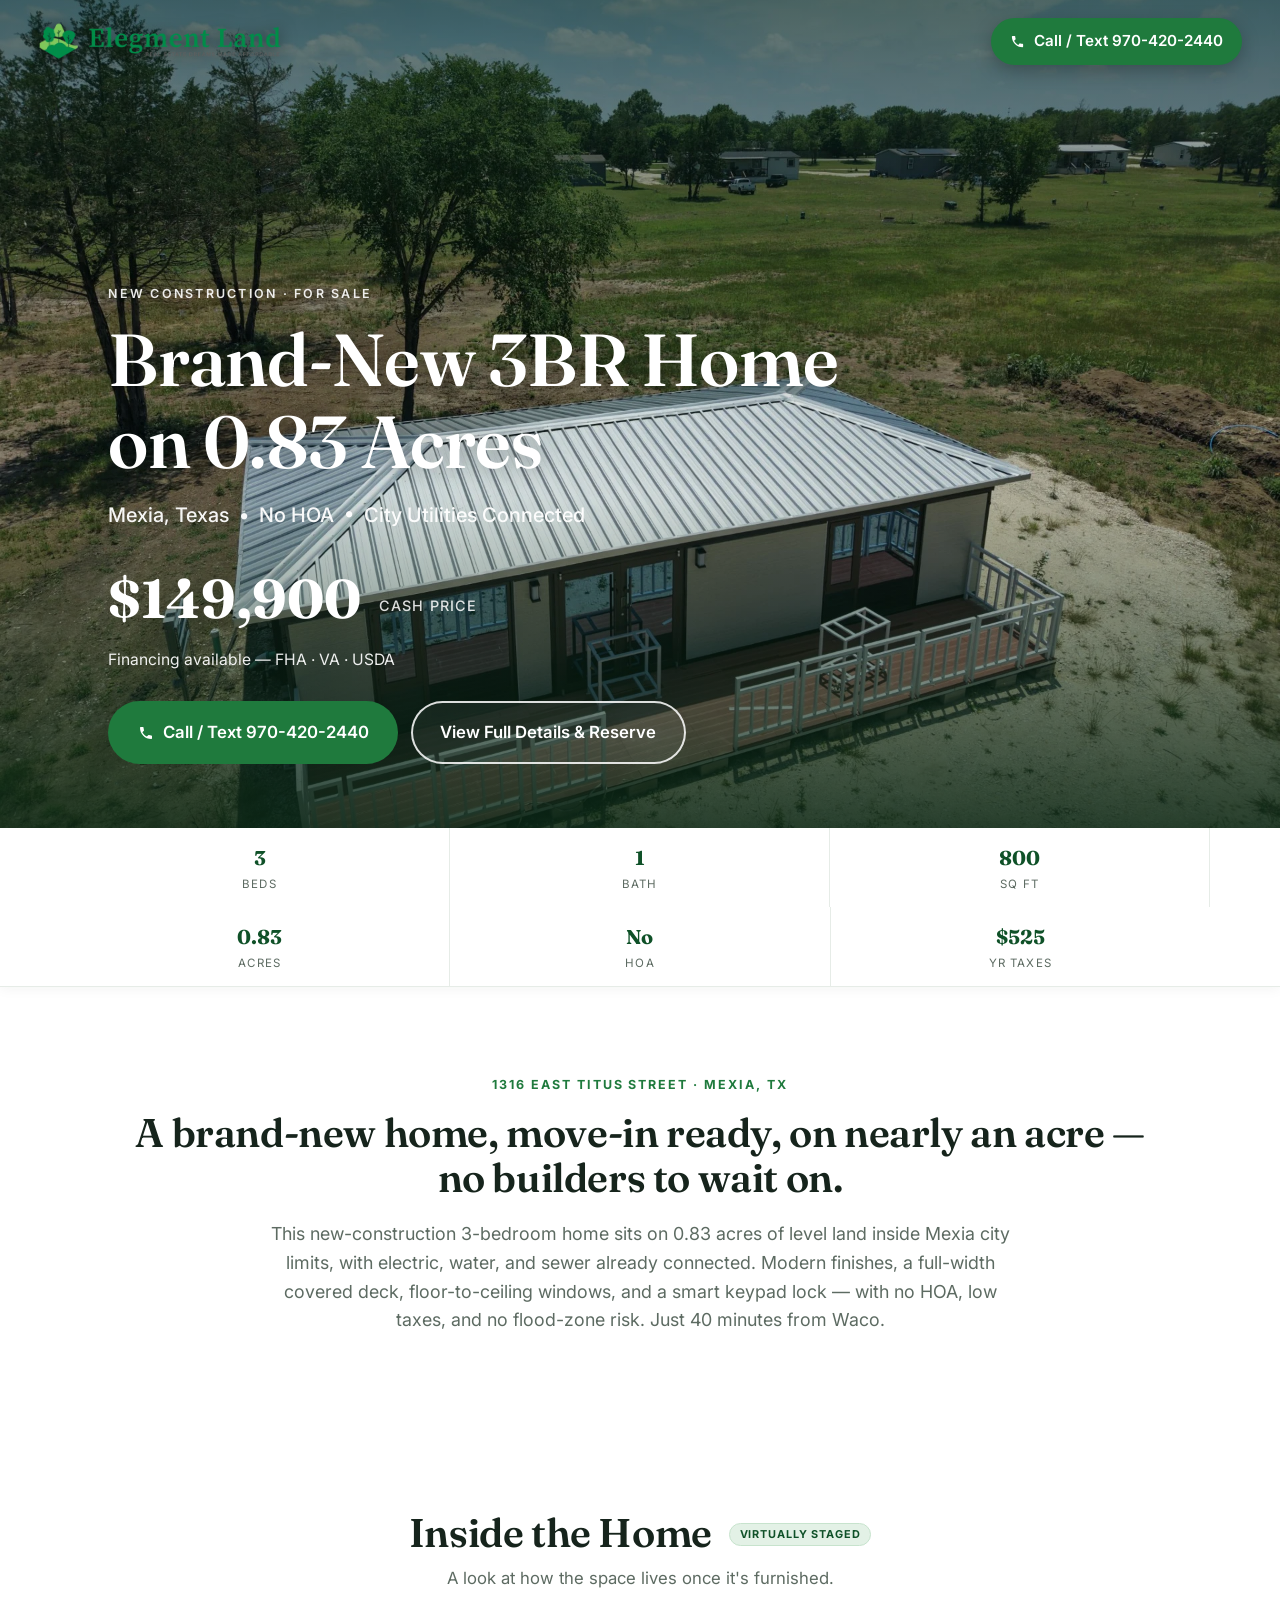
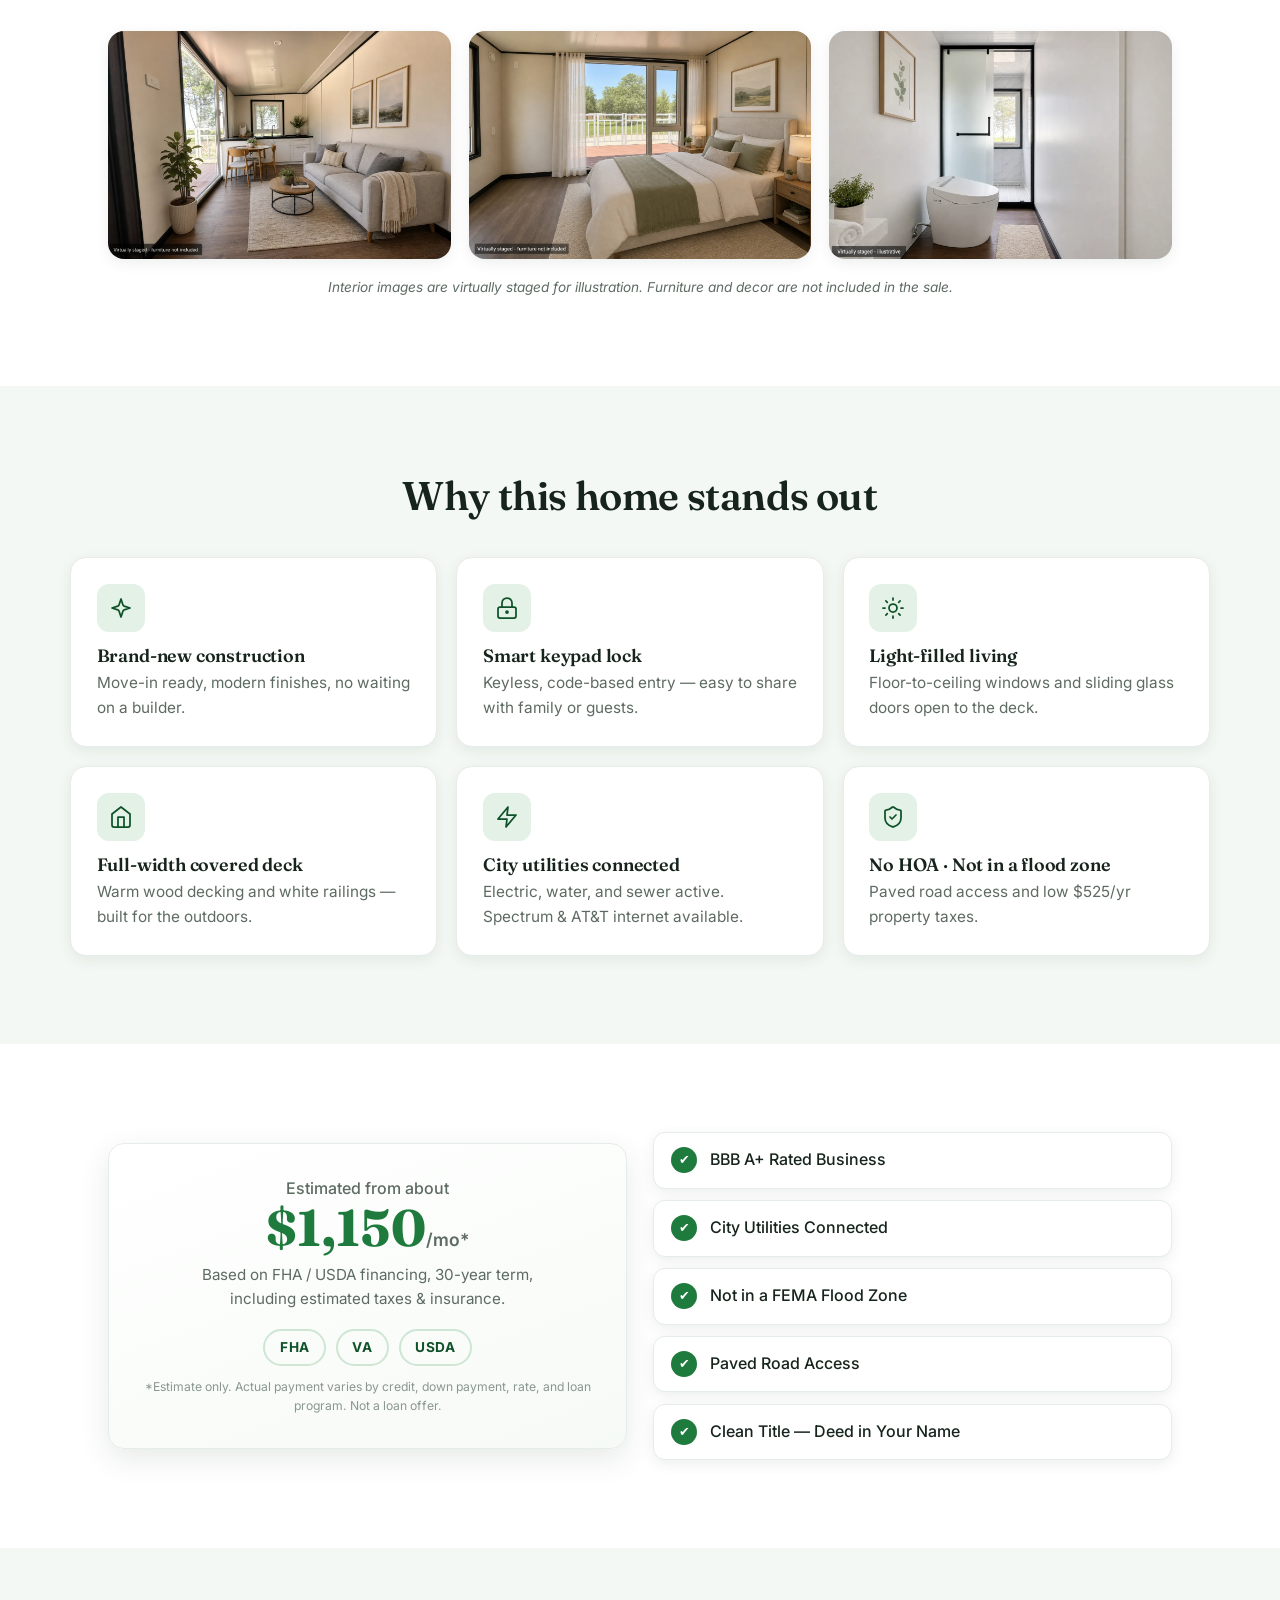
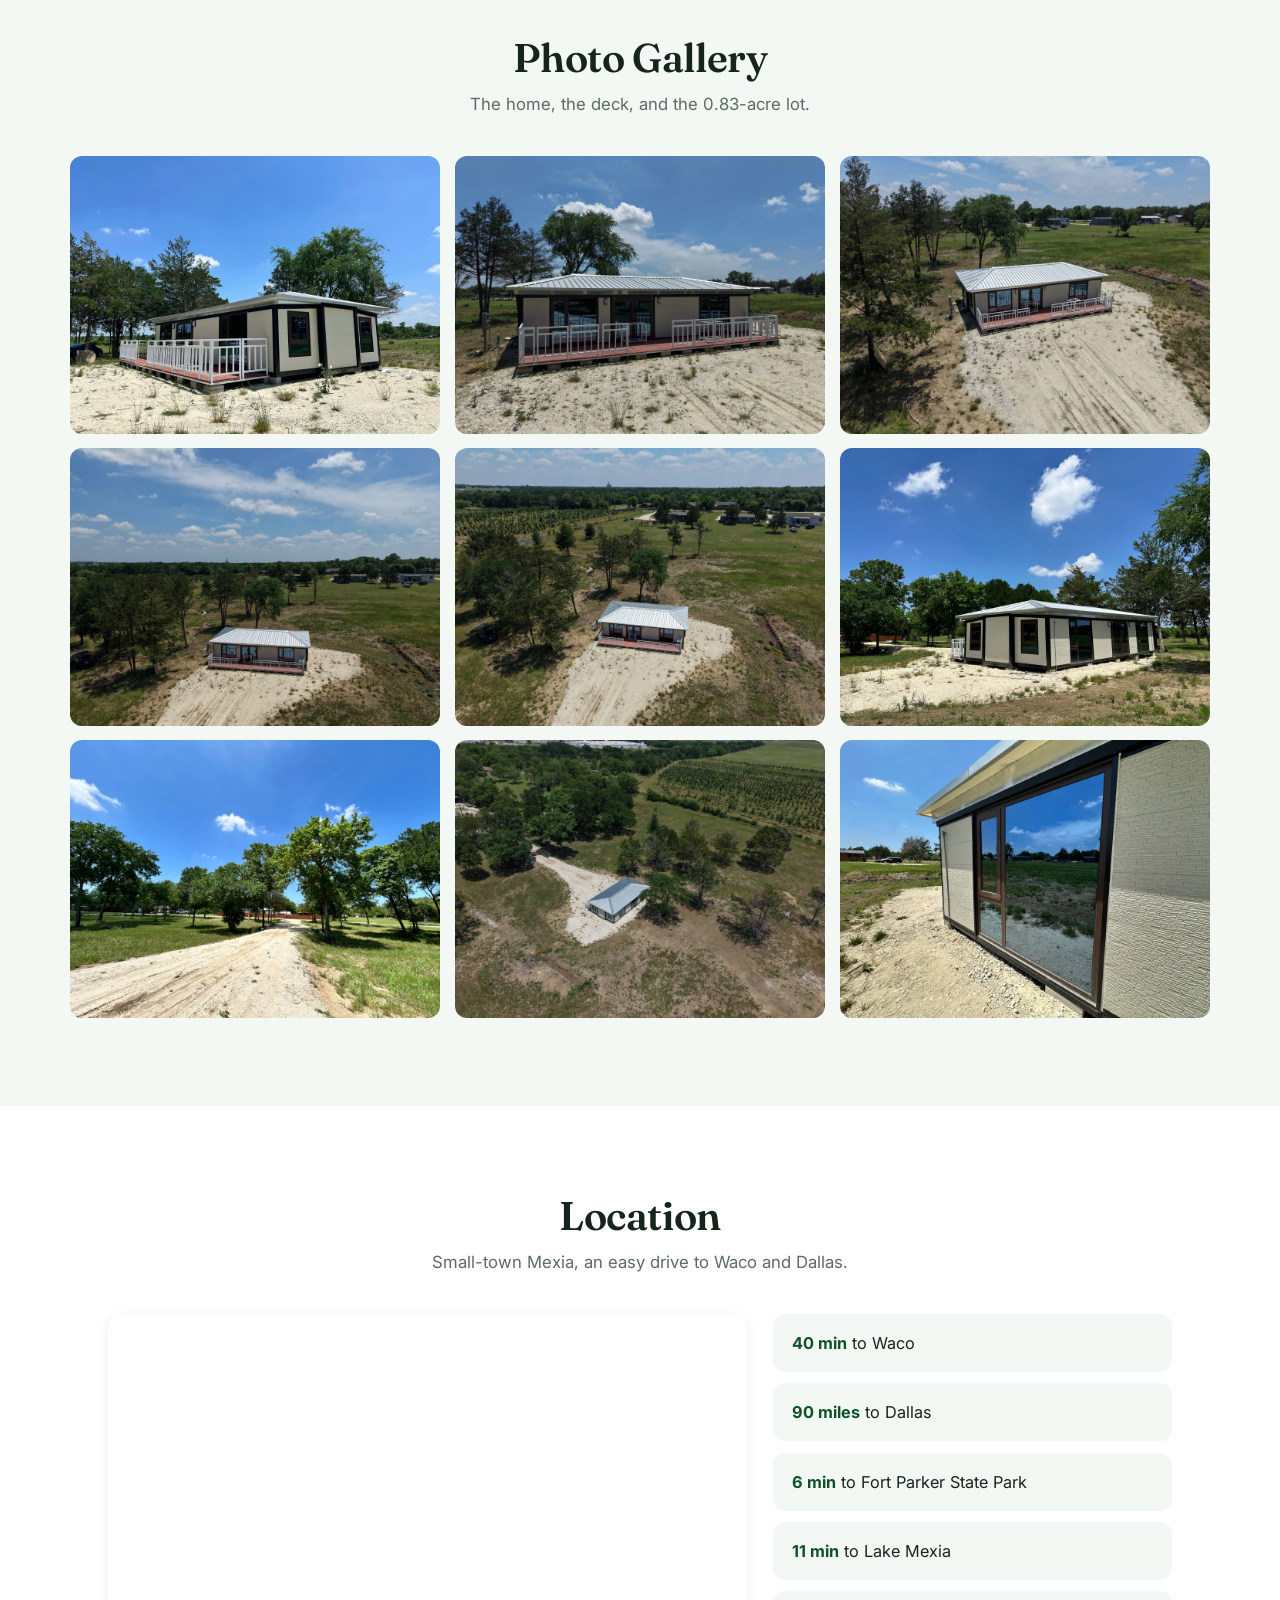
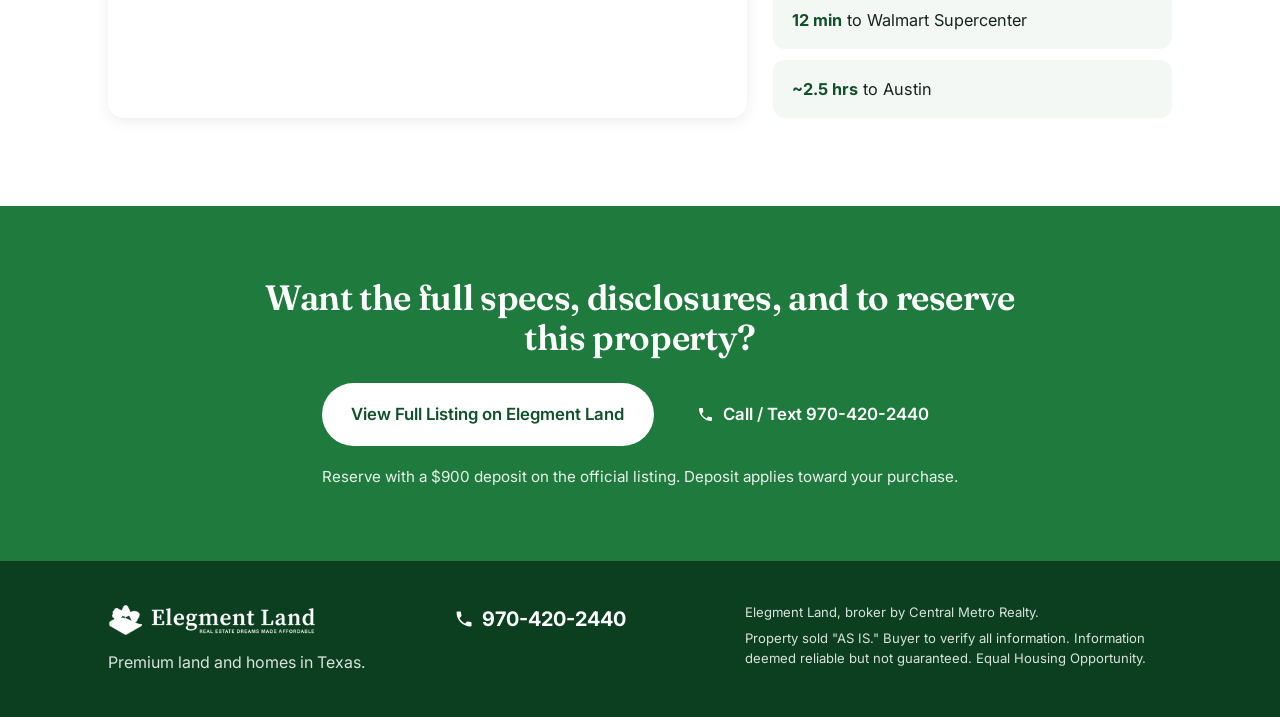
==== index.html @ c7fbb4b5 "Show staged images at native 3:2 so disclaimer labels are not clipped" ====
<!DOCTYPE html>
<html lang="en-US">
<head>
<meta charset="UTF-8" />
<meta name="viewport" content="width=device-width, initial-scale=1" />
<title>New 3BR Home on 0.83 Acres - Mexia, TX | $149,900</title>
<meta name="description" content="Brand-new 3-bedroom home on 0.83 acres in Mexia, Texas. City utilities connected, no HOA, low taxes, covered deck. $149,900 - FHA/VA/USDA financing available." />
<link rel="preconnect" href="https://fonts.googleapis.com" />
<link rel="preconnect" href="https://fonts.gstatic.com" crossorigin />
<link href="https://fonts.googleapis.com/css2?family=Fraunces:opsz,wght@9..144,500;9..144,600;9..144,700&family=Inter:wght@400;500;600;700&display=swap" rel="stylesheet" />
<link rel="stylesheet" href="styles.css?v=6" />

<meta property="og:type" content="website" />
<meta property="og:title" content="New 3BR Home on 0.83 Acres - Mexia, TX | $149,900" />
<meta property="og:description" content="Brand-new 3-bedroom home on 0.83 acres in Mexia, Texas. No HOA, city utilities, covered deck. FHA/VA/USDA financing available." />
<meta property="og:image" content="assets/creatives/og-1200x630.png" />
<meta property="og:image:width" content="1200" />
<meta property="og:image:height" content="630" />
<meta name="twitter:card" content="summary_large_image" />
<meta name="twitter:image" content="assets/creatives/og-1200x630.png" />

<script type="application/ld+json">
{
  "@context": "https://schema.org",
  "@type": "SingleFamilyResidence",
  "name": "New 3BR Home on 0.83 Acres - Mexia, TX",
  "description": "Brand-new 3-bedroom, 1-bathroom home on 0.83 acres in Mexia, Texas. City utilities connected, no HOA, covered deck, smart keypad lock.",
  "numberOfRooms": 3,
  "numberOfBathroomsTotal": 1,
  "floorSize": { "@type": "QuantitativeValue", "value": 800, "unitCode": "FTK" },
  "address": {
    "@type": "PostalAddress",
    "streetAddress": "1316 East Titus Street",
    "addressLocality": "Mexia",
    "addressRegion": "TX",
    "postalCode": "76667",
    "addressCountry": "US"
  },
  "geo": { "@type": "GeoCoordinates", "latitude": 31.67945, "longitude": -96.4611 },
  "offers": { "@type": "Offer", "price": "149900", "priceCurrency": "USD", "availability": "https://schema.org/InStock" }
}
</script>
</head>
<body>

<!-- ============ HERO ============ -->
<header class="hero" id="top">
  <img class="hero__bg" src="assets/photos/01-Exterior-Front-Hero.webp" alt="Aerial view of the new 3-bedroom home with covered deck on 0.83 acres in Mexia, Texas" />
  <div class="hero__scrim"></div>

  <div class="hero__brandbar">
    <a class="hero__logo" href="#top" aria-label="Elegment Land">
      <img src="assets/img/logo.webp" alt="Elegment Land" />
    </a>
    <a class="btn btn--call hero__phone" href="tel:9704202440">
      <span class="ico-phone" aria-hidden="true"></span> Call / Text 970-420-2440
    </a>
  </div>

  <div class="hero__content">
    <p class="hero__eyebrow">New Construction &middot; For Sale</p>
    <h1 class="hero__title">Brand-New 3BR Home<br />on 0.83 Acres</h1>
    <p class="hero__sub">Mexia, Texas &nbsp;&bull;&nbsp; No HOA &nbsp;&bull;&nbsp; City Utilities Connected</p>
    <div class="hero__price">$149,900 <span>Cash Price</span></div>
    <p class="hero__fin">Financing available &mdash; FHA &middot; VA &middot; USDA</p>
    <div class="hero__cta">
      <a class="btn btn--call btn--lg" href="tel:9704202440"><span class="ico-phone" aria-hidden="true"></span> Call / Text 970-420-2440</a>
      <a class="btn btn--ghost btn--lg" href="https://land.elegment.com/property-for-sale/llp_tx_elmcreek15/" target="_blank" rel="noopener">View Full Details &amp; Reserve</a>
    </div>
  </div>
</header>

<!-- ============ KEY FACTS ============ -->
<section class="facts" aria-label="Key facts">
  <div class="facts__wrap">
    <div class="fact"><span class="fact__num">3</span><span class="fact__lbl">Beds</span></div>
    <div class="fact"><span class="fact__num">1</span><span class="fact__lbl">Bath</span></div>
    <div class="fact"><span class="fact__num">800</span><span class="fact__lbl">Sq Ft</span></div>
    <div class="fact"><span class="fact__num">0.83</span><span class="fact__lbl">Acres</span></div>
    <div class="fact"><span class="fact__num">No</span><span class="fact__lbl">HOA</span></div>
    <div class="fact"><span class="fact__num">$525</span><span class="fact__lbl">Yr Taxes</span></div>
  </div>
</section>

<!-- ============ INTRO ============ -->
<section class="section intro">
  <p class="kicker">1316 East Titus Street &middot; Mexia, TX</p>
  <h2 class="intro__h">A brand-new home, move-in ready, on nearly an acre &mdash; no builders to wait on.</h2>
  <p class="intro__p">This new-construction 3-bedroom home sits on 0.83 acres of level land inside Mexia city limits, with electric, water, and sewer already connected. Modern finishes, a full-width covered deck, floor-to-ceiling windows, and a smart keypad lock &mdash; with no HOA, low taxes, and no flood-zone risk. Just 40 minutes from Waco.</p>
</section>

<!-- ============ INSIDE THE HOME ============ -->
<section class="section staged">
  <div class="section__head">
    <h2>Inside the Home <span class="tag-staged">Virtually Staged</span></h2>
    <p class="section__sub">A look at how the space lives once it's furnished.</p>
  </div>
  <div class="staged__grid">
    <figure class="staged__item"><img loading="lazy" src="assets/photos/staged-living.webp" alt="Virtually staged open-concept living room and kitchen" /></figure>
    <figure class="staged__item"><img loading="lazy" src="assets/photos/staged-bedroom.webp" alt="Virtually staged bedroom with floor-to-ceiling glass to the deck" /></figure>
    <figure class="staged__item"><img loading="lazy" src="assets/photos/staged-bathroom.webp" alt="Bathroom with glass walk-in shower" /></figure>
  </div>
  <p class="staged__disclaimer">Interior images are virtually staged for illustration. Furniture and decor are not included in the sale.</p>
</section>

<!-- ============ FEATURES ============ -->
<section class="section features soft">
  <div class="section__head">
    <h2>Why this home stands out</h2>
  </div>
  <ul class="features__grid">
    <li>
      <span class="feat__ico"><svg viewBox="0 0 24 24" aria-hidden="true"><path d="m12 3-1.9 5.8a2 2 0 0 1-1.3 1.3L3 12l5.8 1.9a2 2 0 0 1 1.3 1.3L12 21l1.9-5.8a2 2 0 0 1 1.3-1.3L21 12l-5.8-1.9a2 2 0 0 1-1.3-1.3z"/></svg></span>
      <h3>Brand-new construction</h3><p>Move-in ready, modern finishes, no waiting on a builder.</p>
    </li>
    <li>
      <span class="feat__ico"><svg viewBox="0 0 24 24" aria-hidden="true"><rect x="3" y="11" width="18" height="11" rx="2"/><path d="M7 11V7a5 5 0 0 1 10 0v4"/><circle cx="12" cy="16" r="1"/></svg></span>
      <h3>Smart keypad lock</h3><p>Keyless, code-based entry &mdash; easy to share with family or guests.</p>
    </li>
    <li>
      <span class="feat__ico"><svg viewBox="0 0 24 24" aria-hidden="true"><circle cx="12" cy="12" r="4"/><path d="M12 2v2M12 20v2M4.9 4.9l1.4 1.4M17.7 17.7l1.4 1.4M2 12h2M20 12h2M4.9 19.1l1.4-1.4M17.7 6.3l1.4-1.4"/></svg></span>
      <h3>Light-filled living</h3><p>Floor-to-ceiling windows and sliding glass doors open to the deck.</p>
    </li>
    <li>
      <span class="feat__ico"><svg viewBox="0 0 24 24" aria-hidden="true"><path d="m3 9 9-7 9 7v11a2 2 0 0 1-2 2H5a2 2 0 0 1-2-2z"/><path d="M9 22V12h6v10"/></svg></span>
      <h3>Full-width covered deck</h3><p>Warm wood decking and white railings &mdash; built for the outdoors.</p>
    </li>
    <li>
      <span class="feat__ico"><svg viewBox="0 0 24 24" aria-hidden="true"><polygon points="13 2 3 14 12 14 11 22 21 10 12 10 13 2"/></svg></span>
      <h3>City utilities connected</h3><p>Electric, water, and sewer active. Spectrum &amp; AT&amp;T internet available.</p>
    </li>
    <li>
      <span class="feat__ico"><svg viewBox="0 0 24 24" aria-hidden="true"><path d="M20 13c0 5-3.5 7.5-7.66 8.95a1 1 0 0 1-.67-.01C7.5 20.5 4 18 4 13V6a1 1 0 0 1 1-1c2 0 4.5-1.2 6.24-2.72a1.17 1.17 0 0 1 1.52 0C14.51 3.81 17 5 19 5a1 1 0 0 1 1 1z"/><path d="m9 12 2 2 4-4"/></svg></span>
      <h3>No HOA &middot; Not in a flood zone</h3><p>Paved road access and low $525/yr property taxes.</p>
    </li>
  </ul>
</section>

<!-- ============ FINANCING + TRUST ============ -->
<section class="section finance">
  <div class="finance__wrap">
    <div class="finance__card">
      <p class="finance__label">Estimated from about</p>
      <p class="finance__amt">$1,150<span>/mo*</span></p>
      <p class="finance__terms">Based on FHA / USDA financing, 30-year term, including estimated taxes &amp; insurance.</p>
      <div class="finance__badges"><span>FHA</span><span>VA</span><span>USDA</span></div>
      <p class="finance__fine">*Estimate only. Actual payment varies by credit, down payment, rate, and loan program. Not a loan offer.</p>
    </div>
    <ul class="trust">
      <li><span class="trust__ico">&#10004;</span> BBB A+ Rated Business</li>
      <li><span class="trust__ico">&#10004;</span> City Utilities Connected</li>
      <li><span class="trust__ico">&#10004;</span> Not in a FEMA Flood Zone</li>
      <li><span class="trust__ico">&#10004;</span> Paved Road Access</li>
      <li><span class="trust__ico">&#10004;</span> Clean Title &mdash; Deed in Your Name</li>
    </ul>
  </div>
</section>

<!-- ============ GALLERY ============ -->
<section class="section gallery soft">
  <div class="section__head">
    <h2>Photo Gallery</h2>
    <p class="section__sub">The home, the deck, and the 0.83-acre lot.</p>
  </div>
  <div class="gallery__grid" id="gallery">
    <button class="gallery__cell" data-src="assets/photos/05-Exterior-Front-Angle.webp"><img loading="lazy" src="assets/photos/05-Exterior-Front-Angle.webp" alt="Front angle of the home" /></button>
    <button class="gallery__cell" data-src="assets/photos/02-Exterior-Front-Deck.webp"><img loading="lazy" src="assets/photos/02-Exterior-Front-Deck.webp" alt="Covered front deck" /></button>
    <button class="gallery__cell" data-src="assets/photos/06-Exterior-Front-Aerial.webp"><img loading="lazy" src="assets/photos/06-Exterior-Front-Aerial.webp" alt="Aerial of the home" /></button>
    <button class="gallery__cell" data-src="assets/photos/21-Aerial-Home-and-Driveway.webp"><img loading="lazy" src="assets/photos/21-Aerial-Home-and-Driveway.webp" alt="Aerial of home and driveway" /></button>
    <button class="gallery__cell" data-src="assets/photos/24-Aerial-Rear-and-Acreage.webp"><img loading="lazy" src="assets/photos/24-Aerial-Rear-and-Acreage.webp" alt="Aerial of rear and acreage" /></button>
    <button class="gallery__cell" data-src="assets/photos/23-Home-Set-Among-Mature-Trees.webp"><img loading="lazy" src="assets/photos/23-Home-Set-Among-Mature-Trees.webp" alt="Home set among mature trees" /></button>
    <button class="gallery__cell" data-src="assets/photos/35-Paved-Road-Access.webp"><img loading="lazy" src="assets/photos/35-Paved-Road-Access.webp" alt="Paved road access" /></button>
    <button class="gallery__cell" data-src="assets/photos/27-Aerial-Property-and-Fields.webp"><img loading="lazy" src="assets/photos/27-Aerial-Property-and-Fields.webp" alt="Aerial of property and fields" /></button>
    <button class="gallery__cell" data-src="assets/photos/11-Exterior-Window-with-View.webp"><img loading="lazy" src="assets/photos/11-Exterior-Window-with-View.webp" alt="Window with view" /></button>
  </div>
</section>

<!-- ============ LOCATION ============ -->
<section class="section location">
  <div class="section__head">
    <h2>Location</h2>
    <p class="section__sub">Small-town Mexia, an easy drive to Waco and Dallas.</p>
  </div>
  <div class="location__wrap">
    <div class="location__map">
      <iframe
        title="Map of 1316 East Titus Street, Mexia, TX"
        src="https://www.google.com/maps?q=31.67945,-96.4611&z=14&output=embed"
        loading="lazy" referrerpolicy="no-referrer-when-downgrade"></iframe>
    </div>
    <ul class="location__list">
      <li><strong>40 min</strong> to Waco</li>
      <li><strong>90 miles</strong> to Dallas</li>
      <li><strong>6 min</strong> to Fort Parker State Park</li>
      <li><strong>11 min</strong> to Lake Mexia</li>
      <li><strong>12 min</strong> to Walmart Supercenter</li>
      <li><strong>~2.5 hrs</strong> to Austin</li>
    </ul>
  </div>
</section>

<!-- ============ CTA BAND ============ -->
<section class="cta-band">
  <h2>Want the full specs, disclosures, and to reserve this property?</h2>
  <div class="cta-band__btns">
    <a class="btn btn--white btn--lg" href="https://land.elegment.com/property-for-sale/llp_tx_elmcreek15/" target="_blank" rel="noopener">View Full Listing on Elegment Land</a>
    <a class="btn btn--call btn--lg" href="tel:9704202440"><span class="ico-phone" aria-hidden="true"></span> Call / Text 970-420-2440</a>
  </div>
  <p class="cta-band__note">Reserve with a $900 deposit on the official listing. Deposit applies toward your purchase.</p>
</section>

<!-- ============ FOOTER ============ -->
<footer class="footer">
  <div class="footer__wrap">
    <div class="footer__brand">
      <img src="assets/img/logo.webp" alt="Elegment Land" class="footer__logo" />
      <p>Premium land and homes in Texas.</p>
    </div>
    <div class="footer__contact">
      <a href="tel:9704202440"><span class="ico-phone" aria-hidden="true"></span> 970-420-2440</a>
    </div>
    <div class="footer__legal">
      <p>Elegment Land, broker by Central Metro Realty.</p>
      <p>Property sold "AS IS." Buyer to verify all information. Information deemed reliable but not guaranteed. Equal Housing Opportunity.</p>
    </div>
  </div>
</footer>

<!-- ============ STICKY MOBILE CALL BAR ============ -->
<a class="sticky-call" href="tel:9704202440"><span class="ico-phone" aria-hidden="true"></span> Call / Text 970-420-2440</a>

<!-- ============ LIGHTBOX ============ -->
<div class="lightbox" id="lightbox" hidden>
  <button class="lightbox__close" id="lbClose" aria-label="Close">&times;</button>
  <button class="lightbox__nav lightbox__prev" id="lbPrev" aria-label="Previous">&#8249;</button>
  <img id="lbImg" src="" alt="" />
  <button class="lightbox__nav lightbox__next" id="lbNext" aria-label="Next">&#8250;</button>
</div>

<script src="script.js?v=4"></script>
</body>
</html>
---- styles.css ----
:root{
  --green:#1f7a3d;
  --green-dk:#0f5128;
  --green-deep:#0b3f20;
  --ink:#16241c;
  --muted:#5d6b62;
  --line:#e6ece7;
  --soft:#f4f8f4;
  --white:#fff;
  --radius:16px;
  --shadow:0 10px 30px rgba(16,49,28,.10);
  --shadow-sm:0 4px 14px rgba(16,49,28,.08);
  --maxw:1140px;
}
*{box-sizing:border-box;margin:0;padding:0}
html{scroll-behavior:smooth}
body{
  font-family:"Inter",system-ui,-apple-system,Segoe UI,Roboto,sans-serif;
  color:var(--ink);background:var(--white);line-height:1.6;
  -webkit-font-smoothing:antialiased;
}
img{display:block;max-width:100%}
h1,h2,h3{font-family:"Fraunces",Georgia,serif;line-height:1.12;letter-spacing:-.01em}

/* buttons */
.btn{
  display:inline-flex;align-items:center;gap:.55rem;justify-content:center;
  font-weight:600;font-size:1rem;text-decoration:none;cursor:pointer;
  padding:.8rem 1.3rem;border-radius:999px;border:2px solid transparent;
  transition:transform .15s ease,box-shadow .15s ease,background .15s ease,color .15s ease;
}
.btn--lg{padding:1rem 1.7rem;font-size:1.05rem}
.btn--call{background:var(--green);color:#fff}
.btn--call:hover{background:var(--green-dk);transform:translateY(-2px);box-shadow:var(--shadow-sm)}
.btn--ghost{background:rgba(255,255,255,.06);color:#fff;border-color:rgba(255,255,255,.85)}
.btn--ghost:hover{background:#fff;color:var(--green-dk)}
.btn--white{background:#fff;color:var(--green-dk)}
.btn--white:hover{transform:translateY(-2px);box-shadow:var(--shadow-sm)}
.ico-phone{width:1em;height:1em;display:inline-block;background:currentColor;
  -webkit-mask:url("data:image/svg+xml;utf8,<svg xmlns='http://www.w3.org/2000/svg' viewBox='0 0 24 24'><path d='M6.6 10.8c1.4 2.8 3.8 5.2 6.6 6.6l2.2-2.2c.3-.3.7-.4 1-.2 1.1.4 2.3.6 3.6.6.6 0 1 .4 1 1V20c0 .6-.4 1-1 1C10.6 21 3 13.4 3 4c0-.6.4-1 1-1h3.4c.6 0 1 .4 1 1 0 1.2.2 2.4.6 3.6.1.4 0 .8-.3 1z'/></svg>") center/contain no-repeat;
  mask:url("data:image/svg+xml;utf8,<svg xmlns='http://www.w3.org/2000/svg' viewBox='0 0 24 24'><path d='M6.6 10.8c1.4 2.8 3.8 5.2 6.6 6.6l2.2-2.2c.3-.3.7-.4 1-.2 1.1.4 2.3.6 3.6.6.6 0 1 .4 1 1V20c0 .6-.4 1-1 1C10.6 21 3 13.4 3 4c0-.6.4-1 1-1h3.4c.6 0 1 .4 1 1 0 1.2.2 2.4.6 3.6.1.4 0 .8-.3 1z'/></svg>") center/contain no-repeat;}

/* hero */
.hero{position:relative;min-height:92vh;display:flex;flex-direction:column;justify-content:flex-end;color:#fff;overflow:hidden}
.hero__bg{position:absolute;inset:0;width:100%;height:100%;object-fit:cover;z-index:0}
.hero__scrim{position:absolute;inset:0;z-index:1;
  background:linear-gradient(180deg,rgba(11,40,22,.55) 0%,rgba(11,40,22,.10) 35%,rgba(11,40,22,.15) 60%,rgba(11,40,22,.85) 100%);}
.hero__brandbar{position:absolute;top:0;left:0;right:0;z-index:3;display:flex;align-items:center;justify-content:space-between;
  padding:1.1rem clamp(1.1rem,4vw,2.4rem);gap:1rem}
.hero__logo{display:inline-flex}
.hero__logo img{height:40px;width:auto;display:block;filter:drop-shadow(0 2px 8px rgba(0,0,0,.6))}
.hero__phone{padding:.6rem 1.05rem;font-size:.95rem;box-shadow:0 6px 18px rgba(0,0,0,.25)}
.hero__content{position:relative;z-index:2;width:100%;max-width:var(--maxw);margin:0 auto;
  padding:clamp(2rem,6vw,4.5rem) clamp(1.1rem,4vw,2.4rem) clamp(2.4rem,6vw,4rem)}
.hero__eyebrow{text-transform:uppercase;letter-spacing:.18em;font-size:.78rem;font-weight:600;opacity:.9;margin-bottom:.9rem}
.hero__title{font-size:clamp(2.5rem,7vw,4.6rem);font-weight:600;text-shadow:0 2px 20px rgba(0,0,0,.3)}
.hero__sub{margin-top:1rem;font-size:clamp(1rem,2.4vw,1.25rem);font-weight:500;opacity:.95}
.hero__price{margin-top:1.5rem;font-family:"Fraunces",serif;font-size:clamp(2.4rem,6vw,3.4rem);font-weight:700}
.hero__price span{font-family:"Inter",sans-serif;font-size:.9rem;font-weight:500;opacity:.85;vertical-align:middle;margin-left:.4rem;text-transform:uppercase;letter-spacing:.08em}
.hero__fin{opacity:.92;font-size:.98rem;margin-top:.3rem}
.hero__cta{margin-top:1.8rem;display:flex;flex-wrap:wrap;gap:.8rem}

/* facts */
.facts{background:#fff;border-bottom:1px solid var(--line);position:sticky;top:0;z-index:5;box-shadow:0 2px 12px rgba(16,49,28,.05)}
.facts__wrap{max-width:var(--maxw);margin:0 auto;display:flex;flex-wrap:wrap}
.fact{flex:1 1 0;min-width:33%;display:flex;flex-direction:column;align-items:center;gap:.1rem;
  padding:.85rem .5rem;border-right:1px solid var(--line)}
.fact:last-child{border-right:none}
.fact__num{font-family:"Fraunces",serif;font-weight:700;font-size:1.25rem;color:var(--green-dk)}
.fact__lbl{font-size:.72rem;text-transform:uppercase;letter-spacing:.1em;color:var(--muted)}

/* sections */
.section{max-width:var(--maxw);margin:0 auto;padding:clamp(3rem,7vw,5.5rem) clamp(1.1rem,4vw,2.4rem)}
.soft{background:var(--soft);max-width:none}
.soft>*{max-width:var(--maxw);margin-left:auto;margin-right:auto}
.section__head{text-align:center;margin-bottom:2.4rem}
.section__head h2,.intro__h{font-size:clamp(1.7rem,4vw,2.5rem);font-weight:600;color:var(--ink)}
.section__sub{color:var(--muted);margin-top:.6rem;font-size:1.05rem}
.kicker{text-align:center;text-transform:uppercase;letter-spacing:.16em;font-size:.78rem;font-weight:700;color:var(--green);margin-bottom:1rem}
.intro{text-align:center}
.intro__p{max-width:760px;margin:1.2rem auto 0;color:var(--muted);font-size:1.12rem}

/* staged */
.tag-staged{display:inline-block;vertical-align:middle;font-family:"Inter",sans-serif;font-size:.68rem;font-weight:700;
  text-transform:uppercase;letter-spacing:.08em;color:var(--green-dk);background:#e3f1e6;border:1px solid #c7e3cd;
  padding:.28rem .6rem;border-radius:999px;margin-left:.6rem;position:relative;top:-.25em}
.staged__grid{display:grid;grid-template-columns:repeat(3,1fr);gap:1.1rem}
.staged__item{border-radius:var(--radius);overflow:hidden;box-shadow:var(--shadow-sm);background:#eee}
.staged__item img{width:100%;height:100%;object-fit:cover;object-position:left bottom;aspect-ratio:3/2}
.staged__disclaimer{text-align:center;color:var(--muted);font-size:.85rem;margin-top:1.1rem;font-style:italic}

/* features */
.features__grid{list-style:none;display:grid;grid-template-columns:repeat(3,1fr);gap:1.2rem}
.features__grid li{background:#fff;border:1px solid var(--line);border-radius:var(--radius);padding:1.6rem;box-shadow:var(--shadow-sm)}
.feat__ico{display:inline-grid;place-items:center;width:48px;height:48px;border-radius:12px;background:#e3f1e6;color:var(--green-dk);margin-bottom:.9rem}
.feat__ico svg{width:24px;height:24px;fill:none;stroke:currentColor;stroke-width:1.75;stroke-linecap:round;stroke-linejoin:round}
.features__grid h3{font-size:1.12rem;font-weight:600;margin-bottom:.3rem}
.features__grid p{color:var(--muted);font-size:.96rem}

/* finance + trust */
.finance__wrap{display:grid;grid-template-columns:1fr 1fr;gap:1.6rem;align-items:center}
.finance__card{background:linear-gradient(160deg,#fff,#f6faf6);border:1px solid var(--line);border-radius:var(--radius);
  padding:2rem;box-shadow:var(--shadow);text-align:center}
.finance__label{color:var(--muted);font-weight:500}
.finance__amt{font-family:"Fraunces",serif;font-size:3.2rem;font-weight:700;color:var(--green);line-height:1}
.finance__amt span{font-family:"Inter",sans-serif;font-size:1.1rem;font-weight:600;color:var(--muted)}
.finance__terms{color:var(--muted);font-size:.95rem;margin-top:.6rem;max-width:380px;margin-inline:auto}
.finance__badges{display:flex;gap:.6rem;justify-content:center;margin:1.1rem 0 .7rem}
.finance__badges span{font-weight:700;font-size:.85rem;letter-spacing:.05em;color:var(--green-dk);
  border:2px solid #cfe6d4;border-radius:999px;padding:.35rem .9rem}
.finance__fine{font-size:.76rem;color:#8a978f}
.trust{list-style:none;display:grid;gap:.7rem}
.trust li{display:flex;align-items:center;gap:.8rem;background:#fff;border:1px solid var(--line);border-radius:12px;
  padding:.9rem 1.1rem;font-weight:500;box-shadow:var(--shadow-sm)}
.trust__ico{display:grid;place-items:center;width:26px;height:26px;border-radius:50%;background:var(--green);color:#fff;font-size:.8rem;flex:none}

/* gallery */
.gallery__grid{display:grid;grid-template-columns:repeat(3,1fr);gap:.9rem}
.gallery__cell{border:none;padding:0;background:#ddd;border-radius:12px;overflow:hidden;cursor:pointer;aspect-ratio:4/3}
.gallery__cell img{width:100%;height:100%;object-fit:cover;transition:transform .4s ease}
.gallery__cell:hover img{transform:scale(1.06)}

/* location */
.location__wrap{display:grid;grid-template-columns:1.6fr 1fr;gap:1.6rem;align-items:stretch}
.location__map{border-radius:var(--radius);overflow:hidden;box-shadow:var(--shadow-sm);min-height:340px}
.location__map iframe{width:100%;height:100%;border:0;min-height:340px}
.location__list{list-style:none;display:grid;gap:.7rem;align-content:center}
.location__list li{background:var(--soft);border-radius:12px;padding:1rem 1.2rem;font-size:1.02rem}
.location__list strong{color:var(--green-dk)}

/* cta band */
.cta-band{background:var(--green);color:#fff;text-align:center;padding:clamp(3rem,6vw,4.5rem) clamp(1.1rem,4vw,2.4rem)}
.cta-band h2{font-size:clamp(1.5rem,3.6vw,2.2rem);font-weight:600;max-width:760px;margin:0 auto 1.6rem}
.cta-band__btns{display:flex;flex-wrap:wrap;gap:.9rem;justify-content:center}
.cta-band__note{margin-top:1.2rem;opacity:.9;font-size:.95rem}

/* footer */
.footer{background:var(--green-deep);color:rgba(255,255,255,.85)}
.footer__wrap{max-width:var(--maxw);margin:0 auto;padding:2.6rem clamp(1.1rem,4vw,2.4rem);
  display:grid;grid-template-columns:1.2fr 1fr 1.6fr;gap:1.6rem;align-items:start}
.footer__logo{height:34px;margin-bottom:.8rem;filter:brightness(0) invert(1)}
.footer__contact a{color:#fff;font-weight:700;font-size:1.25rem;text-decoration:none;display:inline-flex;align-items:center;gap:.5rem}
.footer__legal p{font-size:.82rem;line-height:1.5;margin-bottom:.4rem}

/* sticky mobile call */
.sticky-call{display:none}

/* lightbox */
.lightbox{position:fixed;inset:0;z-index:50;background:rgba(8,20,12,.92);display:flex;align-items:center;justify-content:center}
.lightbox[hidden]{display:none}
.lightbox img{max-width:92vw;max-height:86vh;border-radius:10px;box-shadow:0 20px 60px rgba(0,0,0,.5)}
.lightbox__close{position:absolute;top:1rem;right:1.3rem;background:none;border:none;color:#fff;font-size:2.6rem;line-height:1;cursor:pointer}
.lightbox__nav{position:absolute;top:50%;transform:translateY(-50%);background:rgba(255,255,255,.12);border:none;color:#fff;
  width:54px;height:54px;border-radius:50%;font-size:2rem;cursor:pointer;transition:background .15s}
.lightbox__nav:hover{background:rgba(255,255,255,.25)}
.lightbox__prev{left:1.3rem}.lightbox__next{right:1.3rem}

/* ---------- responsive ---------- */
@media(max-width:880px){
  .features__grid{grid-template-columns:repeat(2,1fr)}
  .staged__grid{grid-template-columns:1fr 1fr}
  .staged__item:first-child{grid-column:1 / -1}
  .finance__wrap{grid-template-columns:1fr}
  .location__wrap{grid-template-columns:1fr}
  .footer__wrap{grid-template-columns:1fr;gap:1.3rem}
}
@media(max-width:600px){
  .hero{min-height:88vh}
  .hero__phone{display:none}
  .hero__logo img{height:32px}
  .facts{position:static}
  .fact{min-width:33.33%;border-bottom:1px solid var(--line)}
  .fact:nth-child(3n){border-right:none}
  .features__grid{grid-template-columns:1fr}
  .staged__grid{grid-template-columns:1fr}
  .staged__item:first-child{grid-column:auto}
  .gallery__grid{grid-template-columns:1fr 1fr;gap:.6rem}
  .hero__cta .btn{flex:1 1 100%}
  body{padding-bottom:64px}
  .sticky-call{display:flex;position:fixed;left:0;right:0;bottom:0;z-index:40;
    background:var(--green);color:#fff;align-items:center;justify-content:center;gap:.5rem;
    padding:1rem;font-weight:700;text-decoration:none;box-shadow:0 -4px 18px rgba(0,0,0,.18)}
}
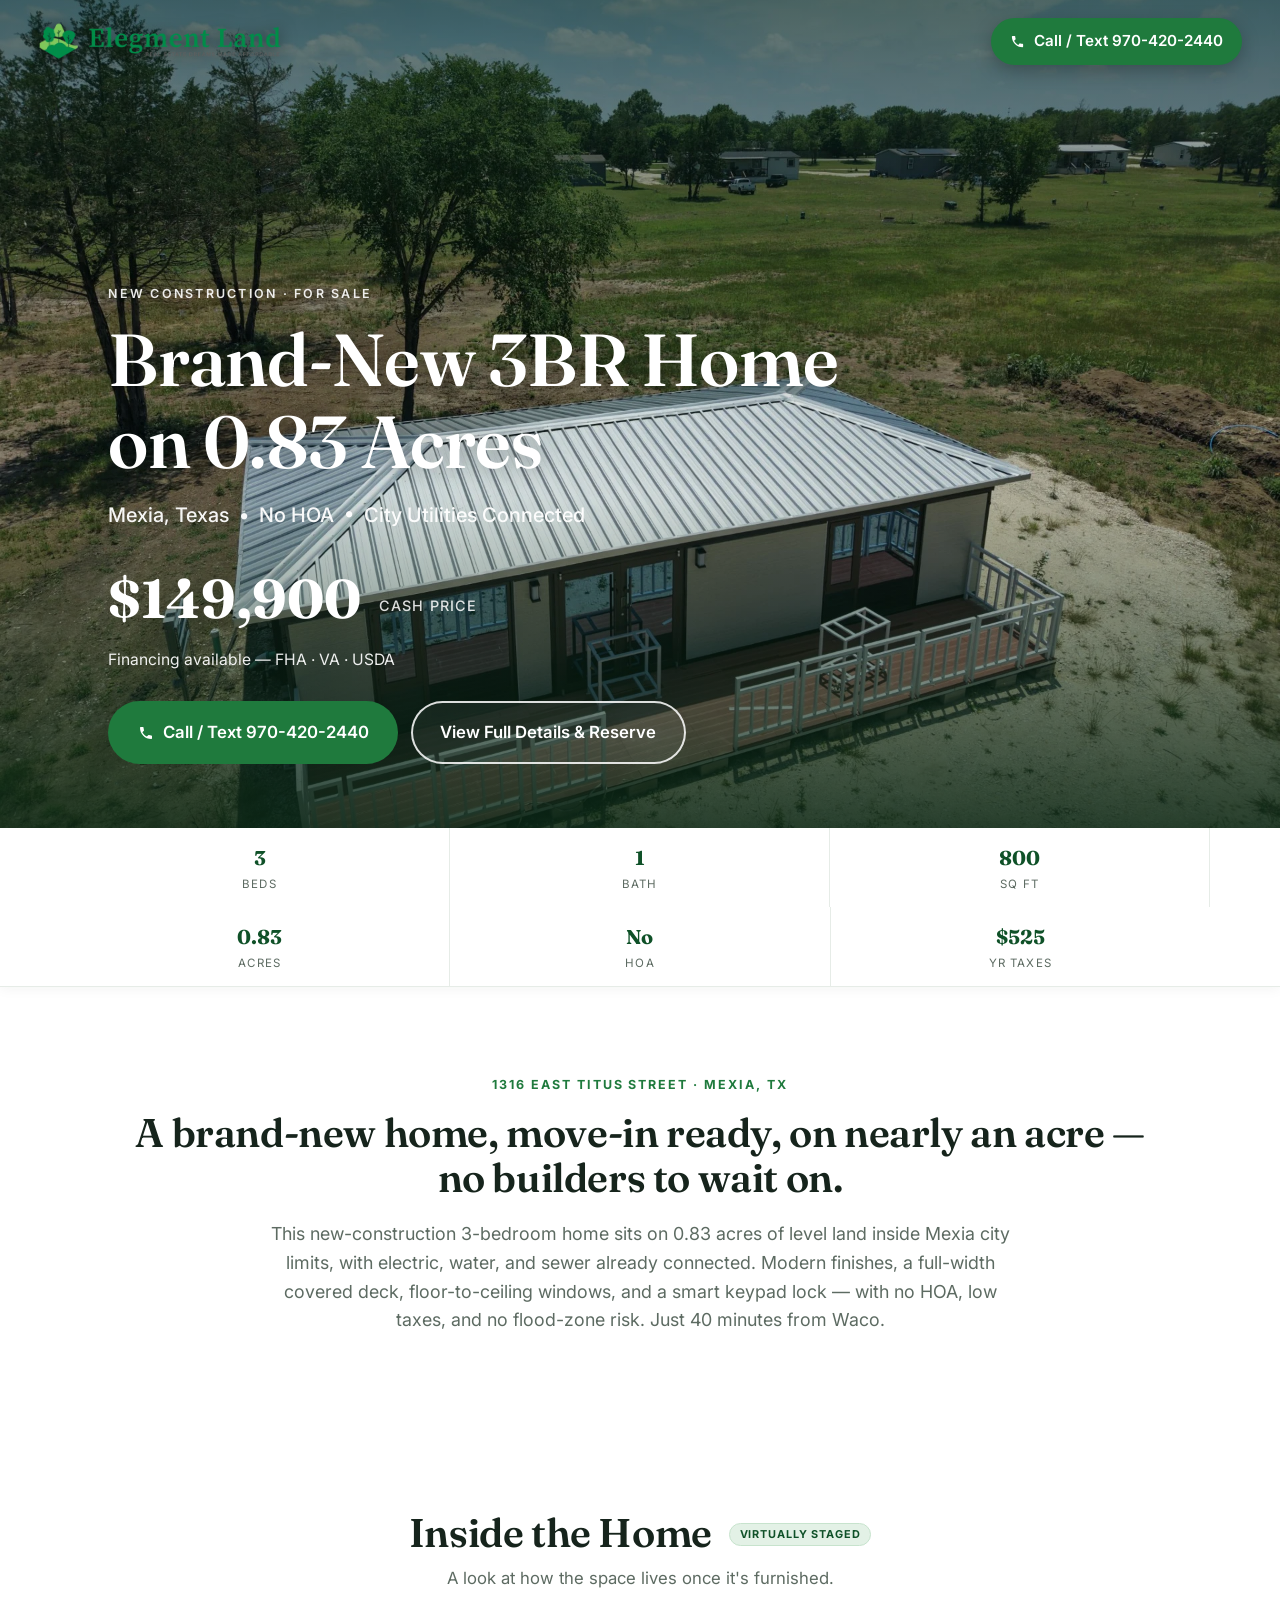
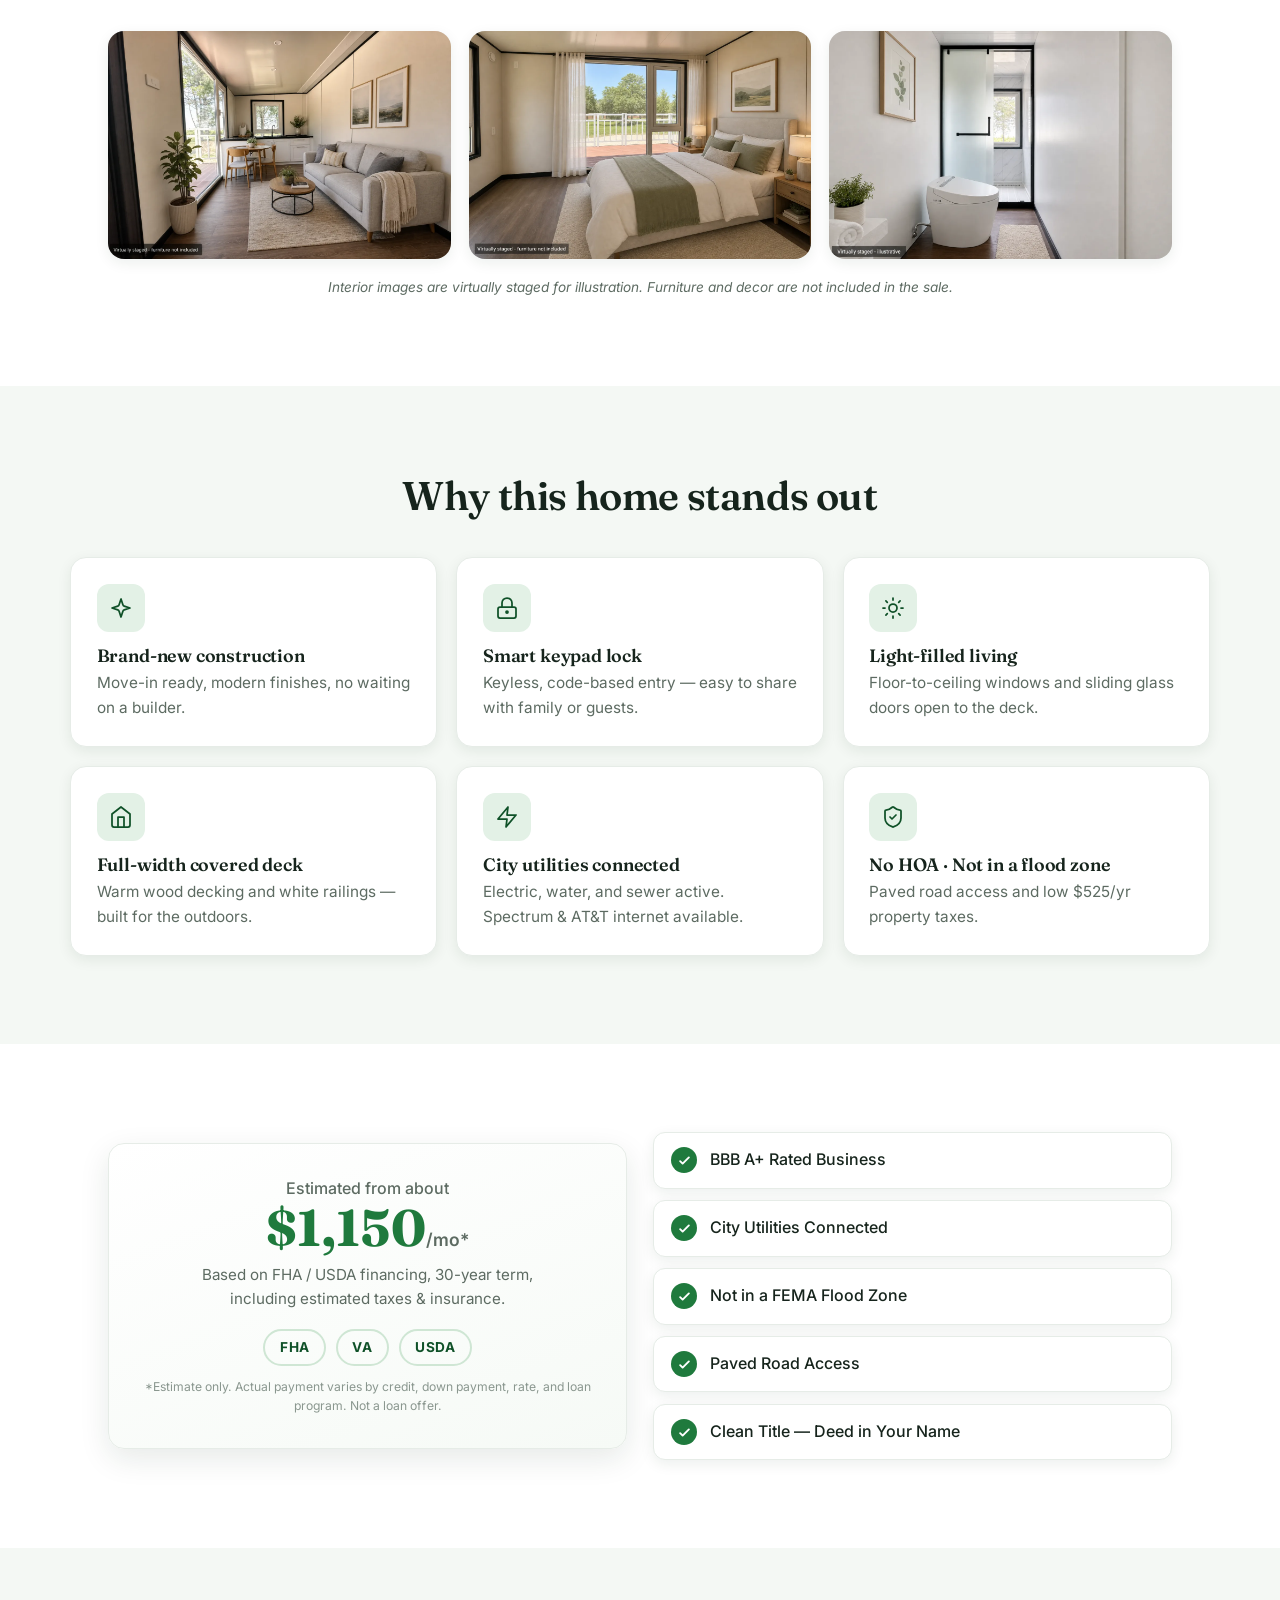
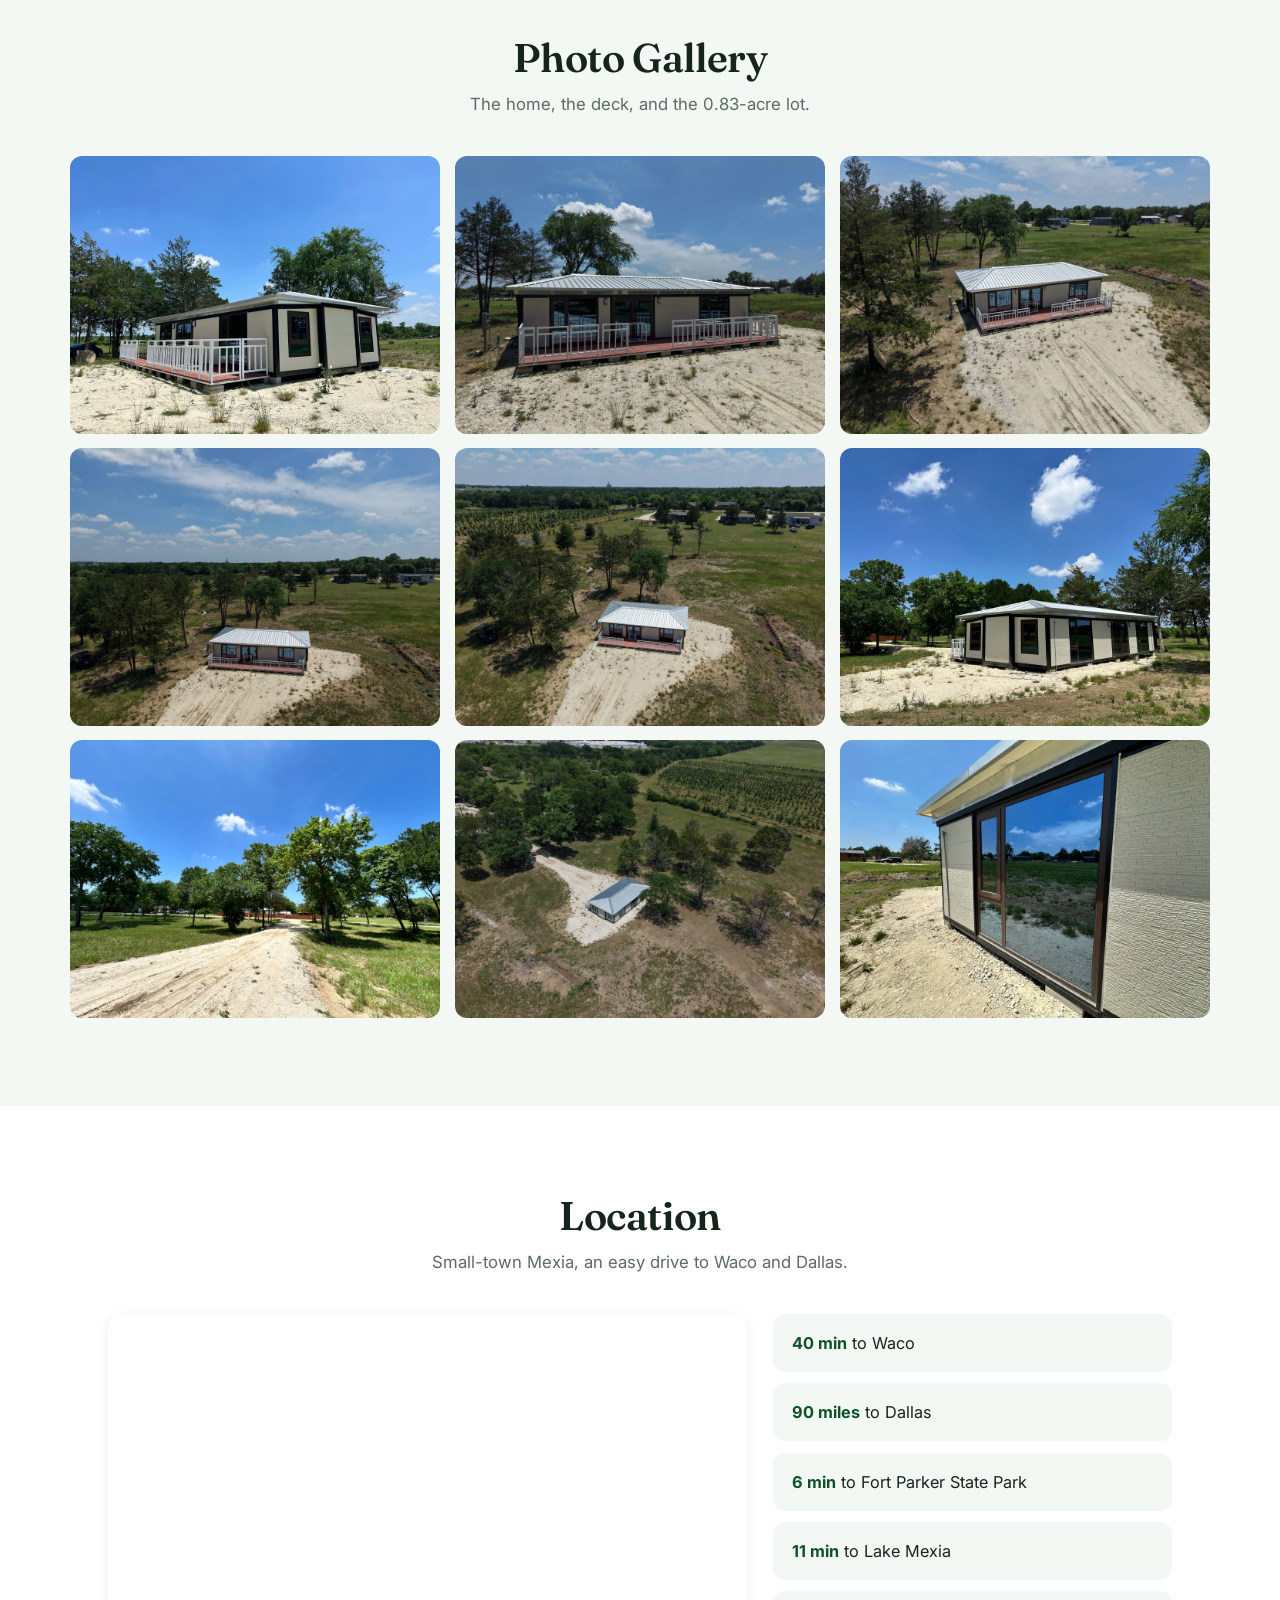
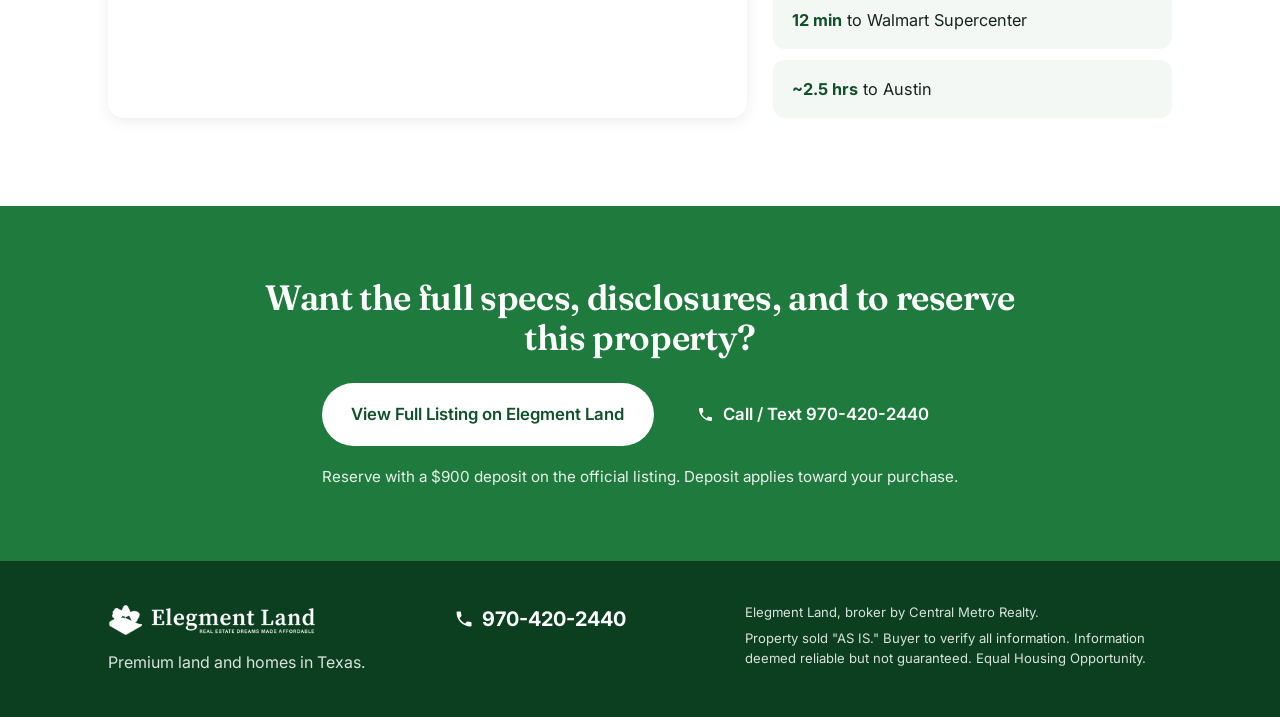
==== commit 1f04f784: "Bigger mobile logo; replace emoji checkmarks with SVG so they stay white on iOS" ====
--- a/index.html
+++ b/index.html
@@ -8,7 +8,7 @@
 <link rel="preconnect" href="https://fonts.googleapis.com" />
 <link rel="preconnect" href="https://fonts.gstatic.com" crossorigin />
 <link href="https://fonts.googleapis.com/css2?family=Fraunces:opsz,wght@9..144,500;9..144,600;9..144,700&family=Inter:wght@400;500;600;700&display=swap" rel="stylesheet" />
-<link rel="stylesheet" href="styles.css?v=6" />
+<link rel="stylesheet" href="styles.css?v=7" />
 
 <meta property="og:type" content="website" />
 <meta property="og:title" content="New 3BR Home on 0.83 Acres - Mexia, TX | $149,900" />
@@ -147,11 +147,11 @@
       <p class="finance__fine">*Estimate only. Actual payment varies by credit, down payment, rate, and loan program. Not a loan offer.</p>
     </div>
     <ul class="trust">
-      <li><span class="trust__ico">&#10004;</span> BBB A+ Rated Business</li>
-      <li><span class="trust__ico">&#10004;</span> City Utilities Connected</li>
-      <li><span class="trust__ico">&#10004;</span> Not in a FEMA Flood Zone</li>
-      <li><span class="trust__ico">&#10004;</span> Paved Road Access</li>
-      <li><span class="trust__ico">&#10004;</span> Clean Title &mdash; Deed in Your Name</li>
+      <li><span class="trust__ico"><svg viewBox="0 0 24 24" aria-hidden="true"><path d="m5 13 4 4L19 7"/></svg></span> BBB A+ Rated Business</li>
+      <li><span class="trust__ico"><svg viewBox="0 0 24 24" aria-hidden="true"><path d="m5 13 4 4L19 7"/></svg></span> City Utilities Connected</li>
+      <li><span class="trust__ico"><svg viewBox="0 0 24 24" aria-hidden="true"><path d="m5 13 4 4L19 7"/></svg></span> Not in a FEMA Flood Zone</li>
+      <li><span class="trust__ico"><svg viewBox="0 0 24 24" aria-hidden="true"><path d="m5 13 4 4L19 7"/></svg></span> Paved Road Access</li>
+      <li><span class="trust__ico"><svg viewBox="0 0 24 24" aria-hidden="true"><path d="m5 13 4 4L19 7"/></svg></span> Clean Title &mdash; Deed in Your Name</li>
     </ul>
   </div>
 </section>
--- a/styles.css
+++ b/styles.css
@@ -113,6 +113,7 @@
 .trust li{display:flex;align-items:center;gap:.8rem;background:#fff;border:1px solid var(--line);border-radius:12px;
   padding:.9rem 1.1rem;font-weight:500;box-shadow:var(--shadow-sm)}
 .trust__ico{display:grid;place-items:center;width:26px;height:26px;border-radius:50%;background:var(--green);color:#fff;font-size:.8rem;flex:none}
+.trust__ico svg{width:15px;height:15px;fill:none;stroke:#fff;stroke-width:3;stroke-linecap:round;stroke-linejoin:round}
 
 /* gallery */
 .gallery__grid{display:grid;grid-template-columns:repeat(3,1fr);gap:.9rem}
@@ -167,7 +168,7 @@
 @media(max-width:600px){
   .hero{min-height:88vh}
   .hero__phone{display:none}
-  .hero__logo img{height:32px}
+  .hero__logo img{height:52px}
   .facts{position:static}
   .fact{min-width:33.33%;border-bottom:1px solid var(--line)}
   .fact:nth-child(3n){border-right:none}
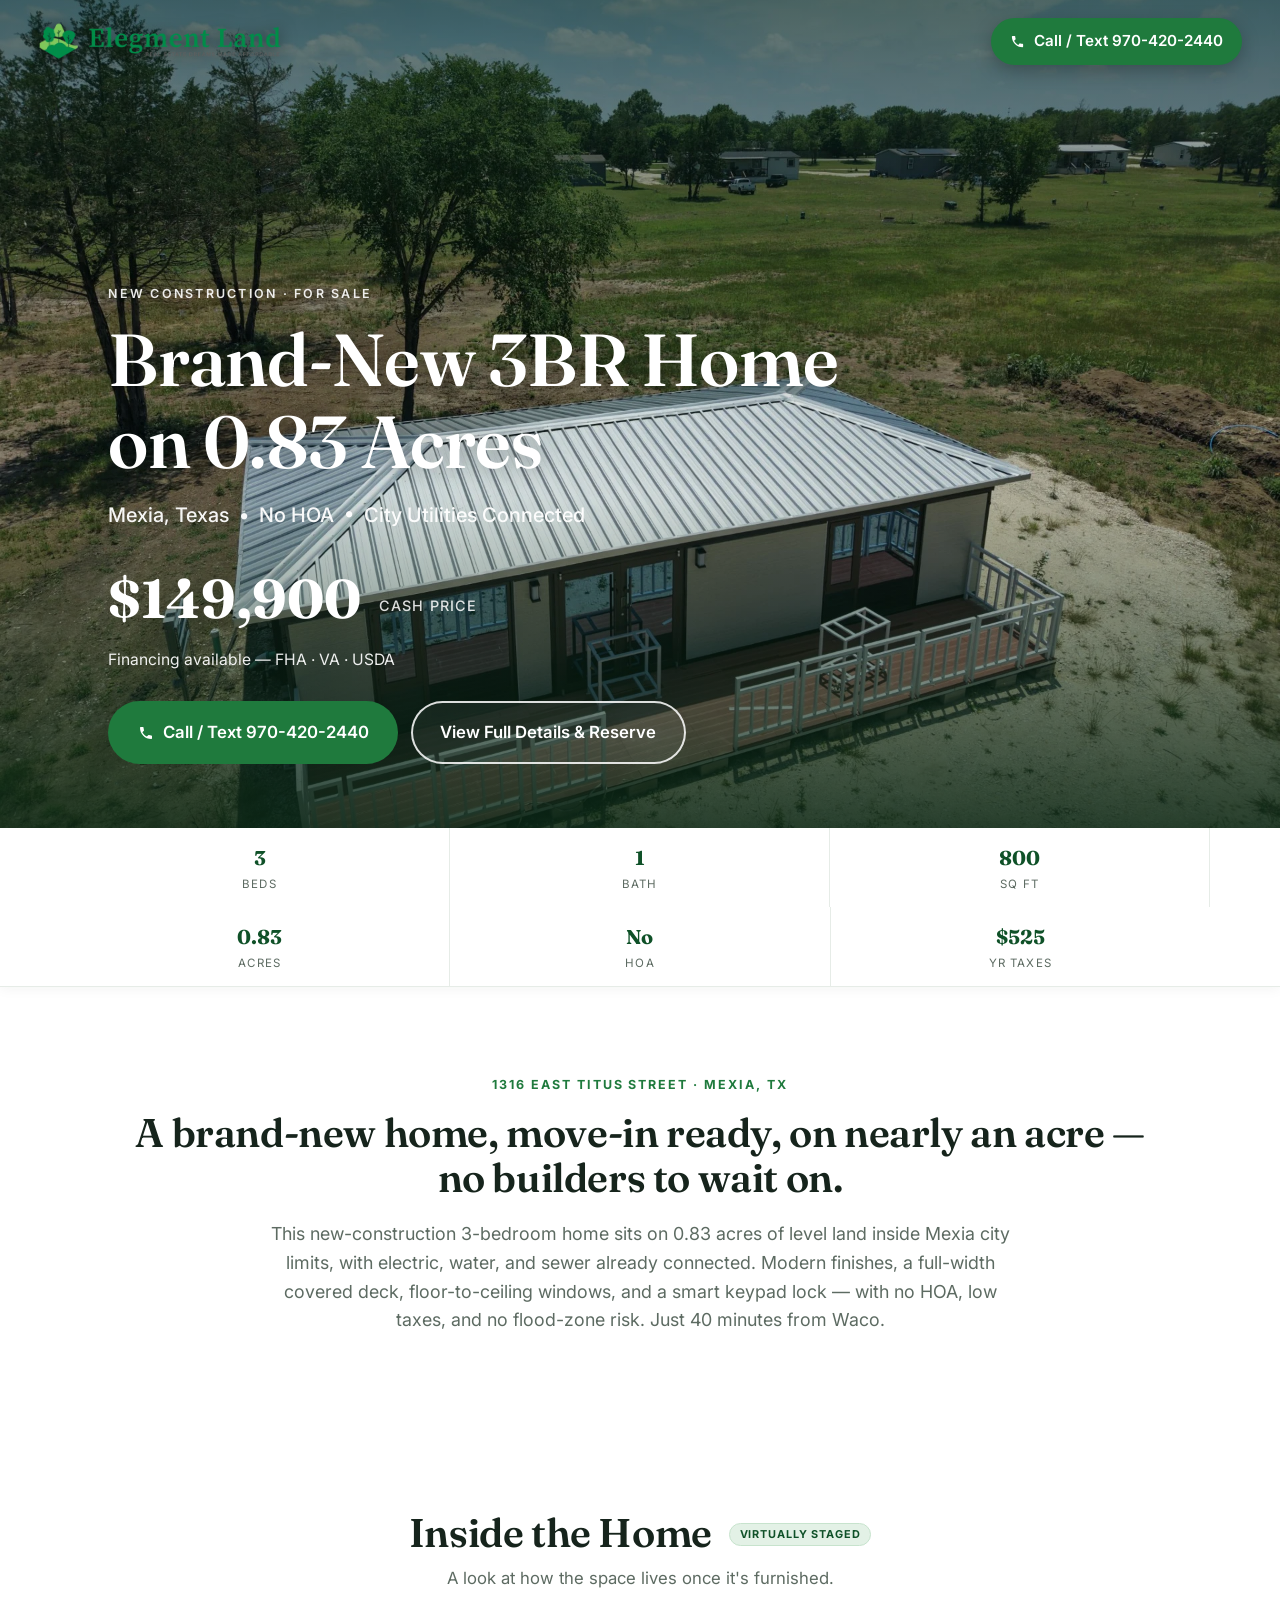
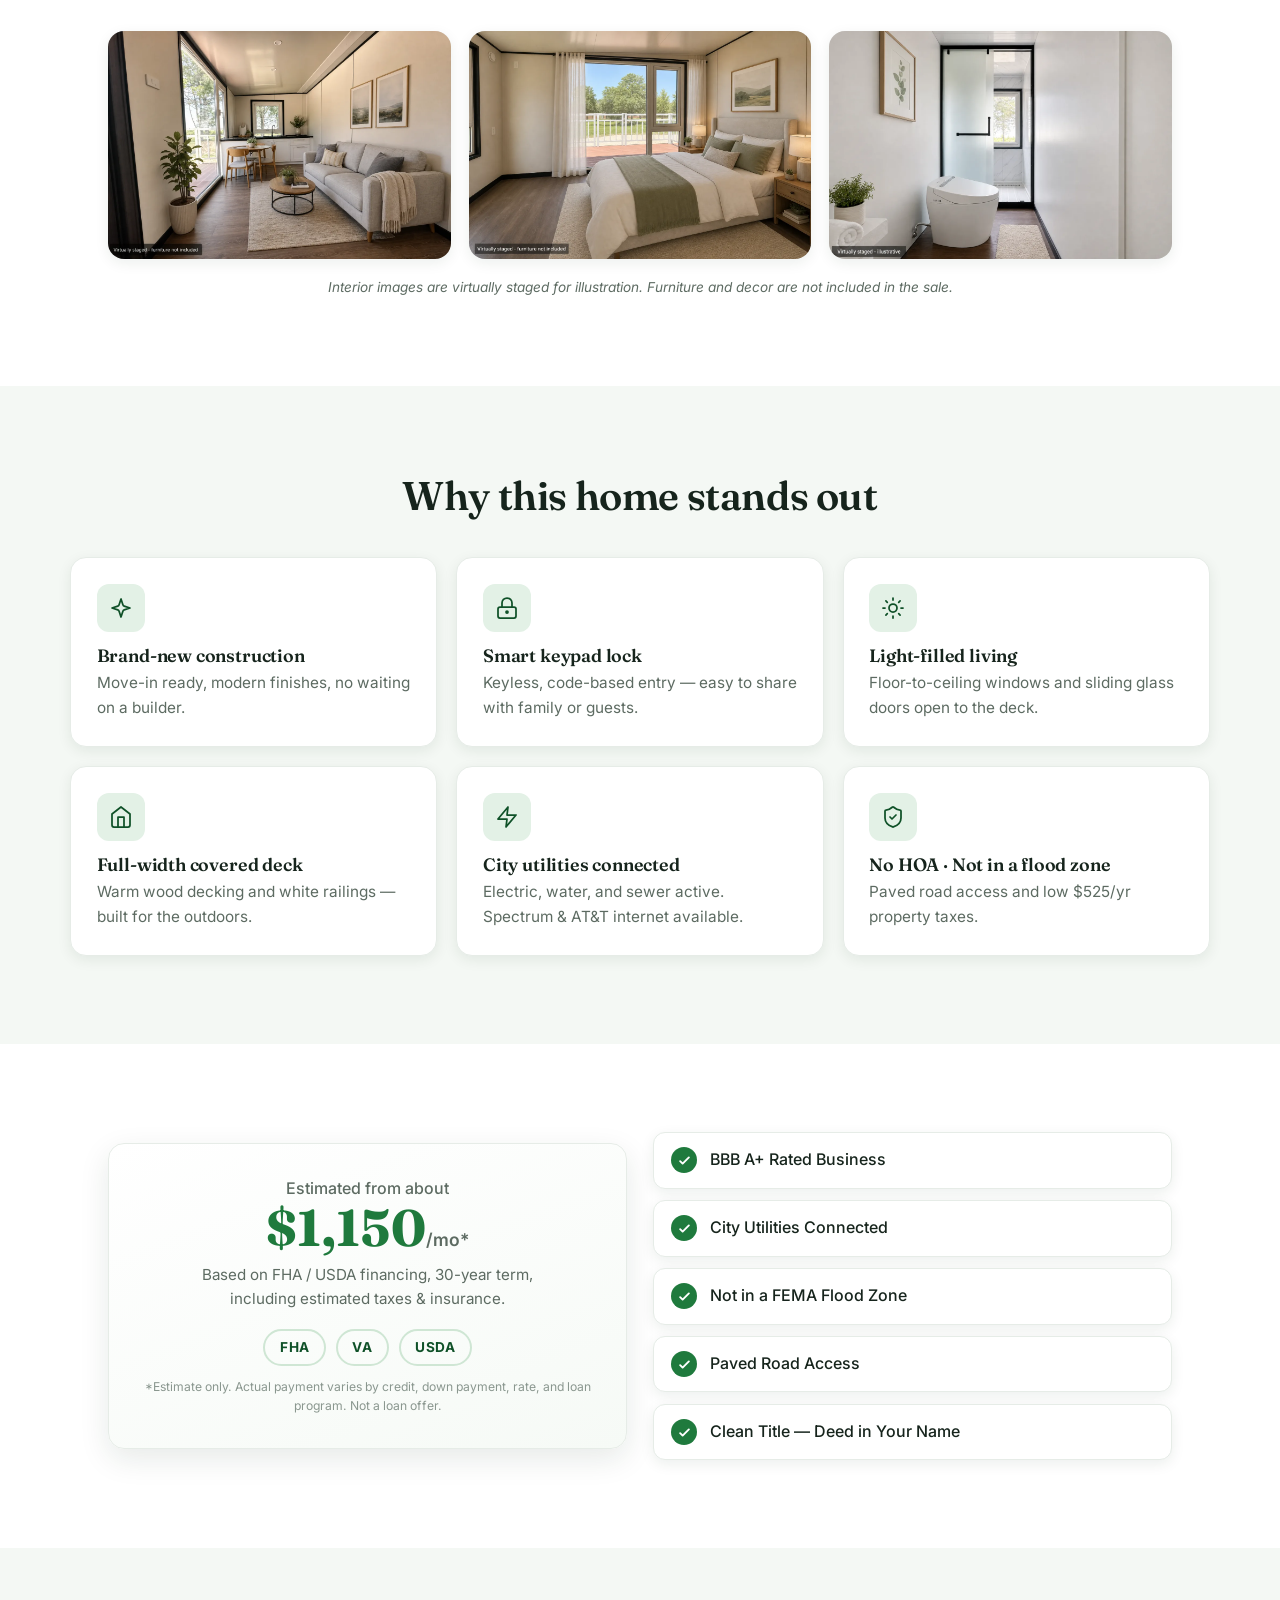
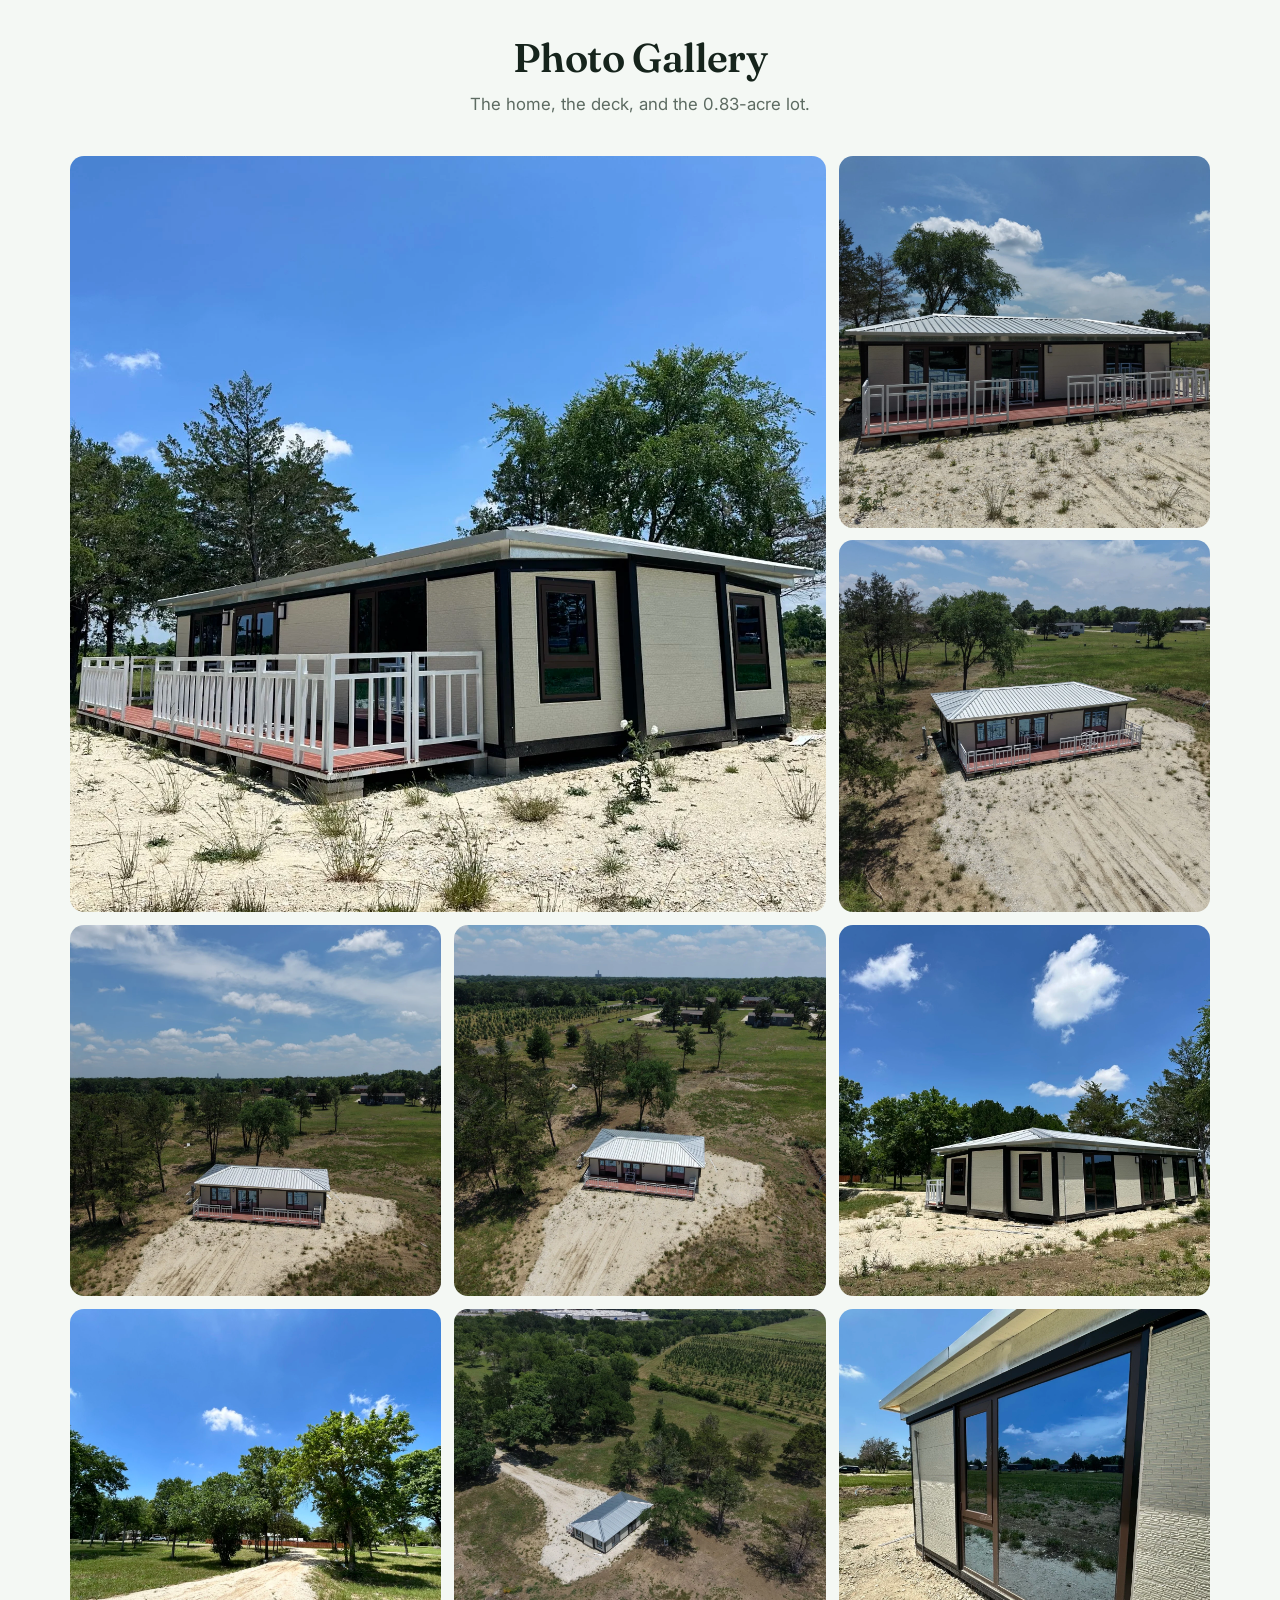
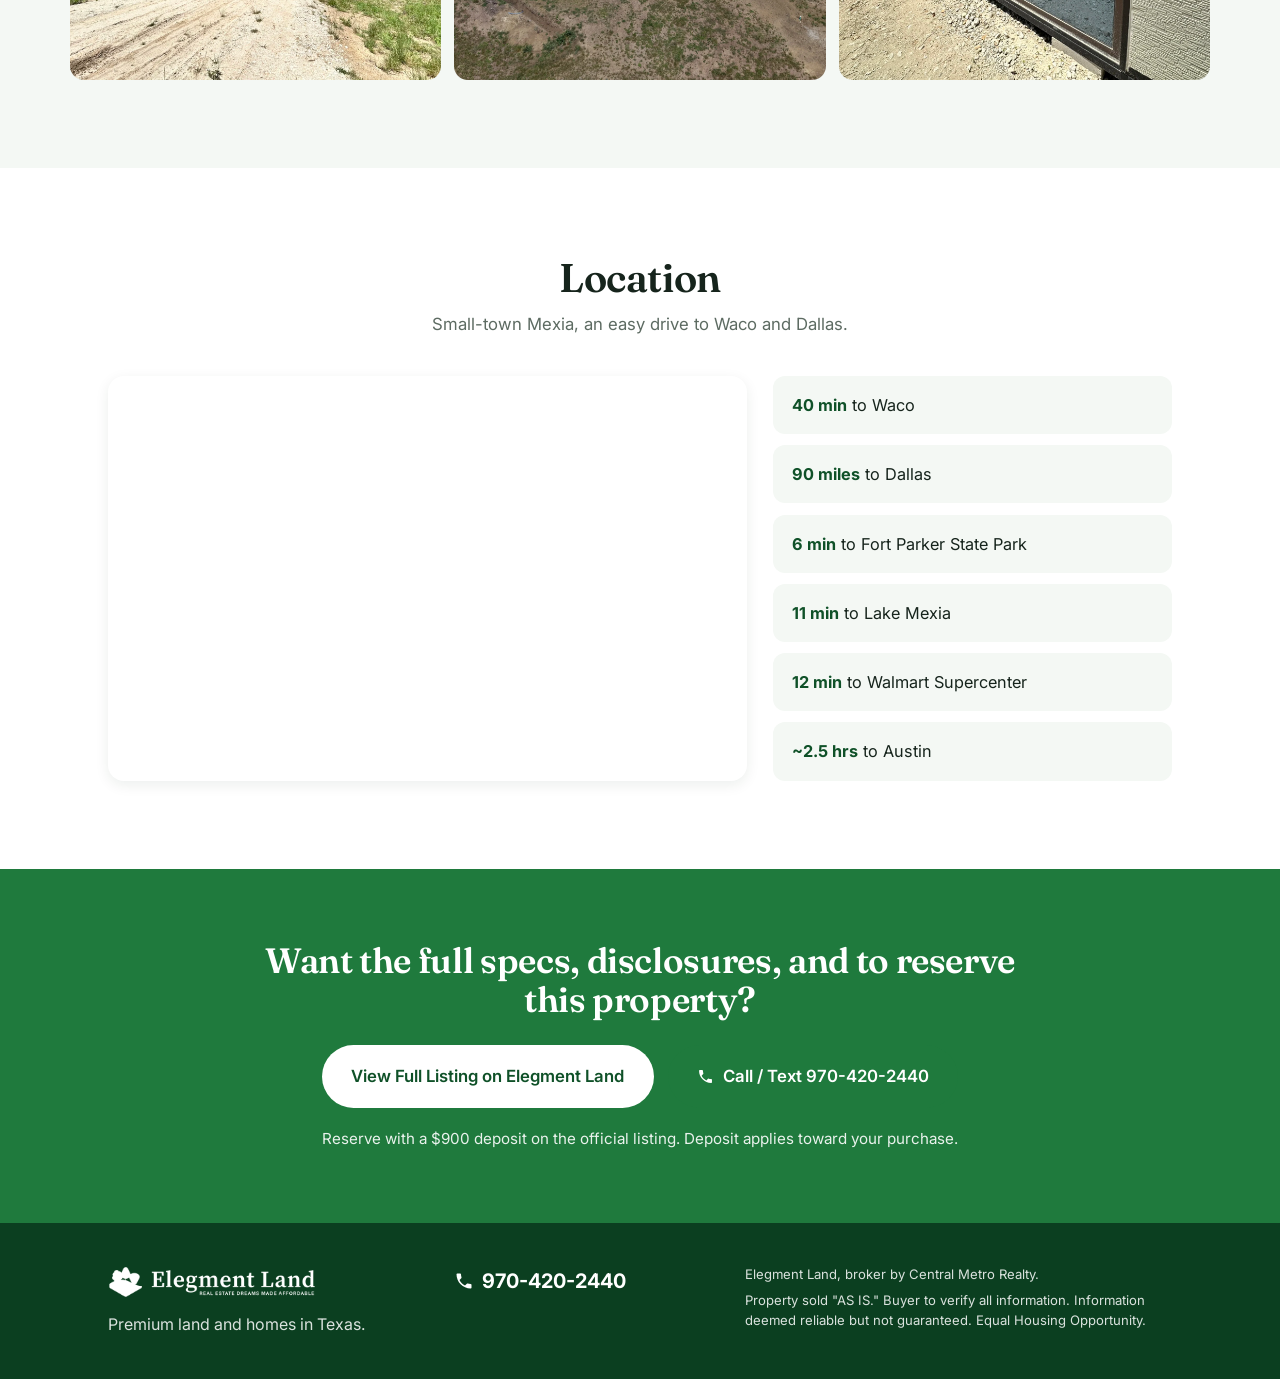
==== commit a637a2b1: "Redesign gallery as bento mosaic (feature photo + even tiles) for a less repetitive layout" ====
--- a/index.html
+++ b/index.html
@@ -8,7 +8,7 @@
 <link rel="preconnect" href="https://fonts.googleapis.com" />
 <link rel="preconnect" href="https://fonts.gstatic.com" crossorigin />
 <link href="https://fonts.googleapis.com/css2?family=Fraunces:opsz,wght@9..144,500;9..144,600;9..144,700&family=Inter:wght@400;500;600;700&display=swap" rel="stylesheet" />
-<link rel="stylesheet" href="styles.css?v=7" />
+<link rel="stylesheet" href="styles.css?v=8" />
 
 <meta property="og:type" content="website" />
 <meta property="og:title" content="New 3BR Home on 0.83 Acres - Mexia, TX | $149,900" />
--- a/styles.css
+++ b/styles.css
@@ -115,10 +115,11 @@
 .trust__ico{display:grid;place-items:center;width:26px;height:26px;border-radius:50%;background:var(--green);color:#fff;font-size:.8rem;flex:none}
 .trust__ico svg{width:15px;height:15px;fill:none;stroke:#fff;stroke-width:3;stroke-linecap:round;stroke-linejoin:round}
 
-/* gallery */
-.gallery__grid{display:grid;grid-template-columns:repeat(3,1fr);gap:.9rem}
-.gallery__cell{border:none;padding:0;background:#ddd;border-radius:12px;overflow:hidden;cursor:pointer;aspect-ratio:4/3}
-.gallery__cell img{width:100%;height:100%;object-fit:cover;transition:transform .4s ease}
+/* gallery — bento mosaic */
+.gallery__grid{display:grid;grid-template-columns:repeat(3,1fr);gap:.8rem;grid-auto-flow:dense}
+.gallery__cell{border:none;padding:0;background:#ddd;border-radius:14px;overflow:hidden;cursor:pointer;aspect-ratio:1}
+.gallery__cell:first-child{grid-column:span 2;grid-row:span 2}
+.gallery__cell img{width:100%;height:100%;object-fit:cover;transition:transform .5s ease}
 .gallery__cell:hover img{transform:scale(1.06)}
 
 /* location */
@@ -175,7 +176,8 @@
   .features__grid{grid-template-columns:1fr}
   .staged__grid{grid-template-columns:1fr}
   .staged__item:first-child{grid-column:auto}
-  .gallery__grid{grid-template-columns:1fr 1fr;gap:.6rem}
+  .gallery__grid{grid-template-columns:1fr 1fr;gap:.55rem}
+  .gallery__cell:first-child{grid-column:span 2;grid-row:span 1;aspect-ratio:16/10}
   .hero__cta .btn{flex:1 1 100%}
   body{padding-bottom:64px}
   .sticky-call{display:flex;position:fixed;left:0;right:0;bottom:0;z-index:40;
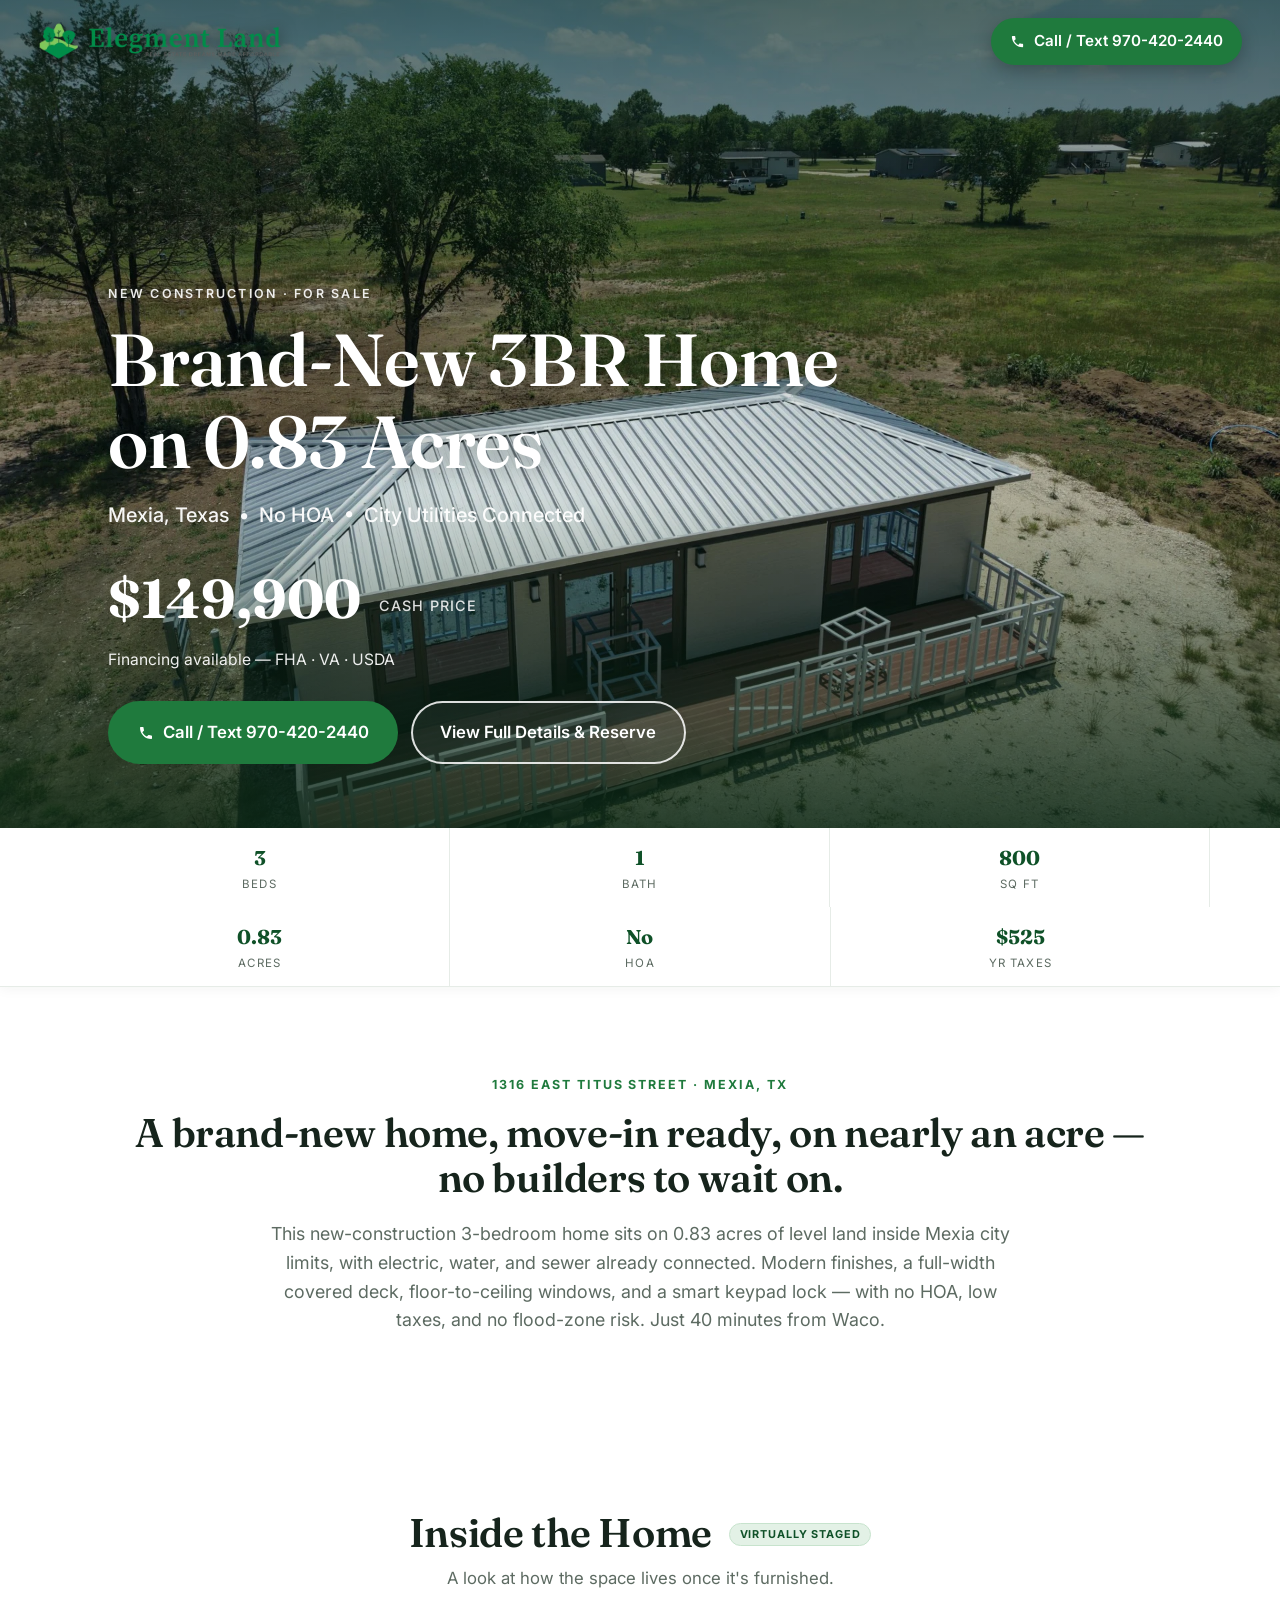
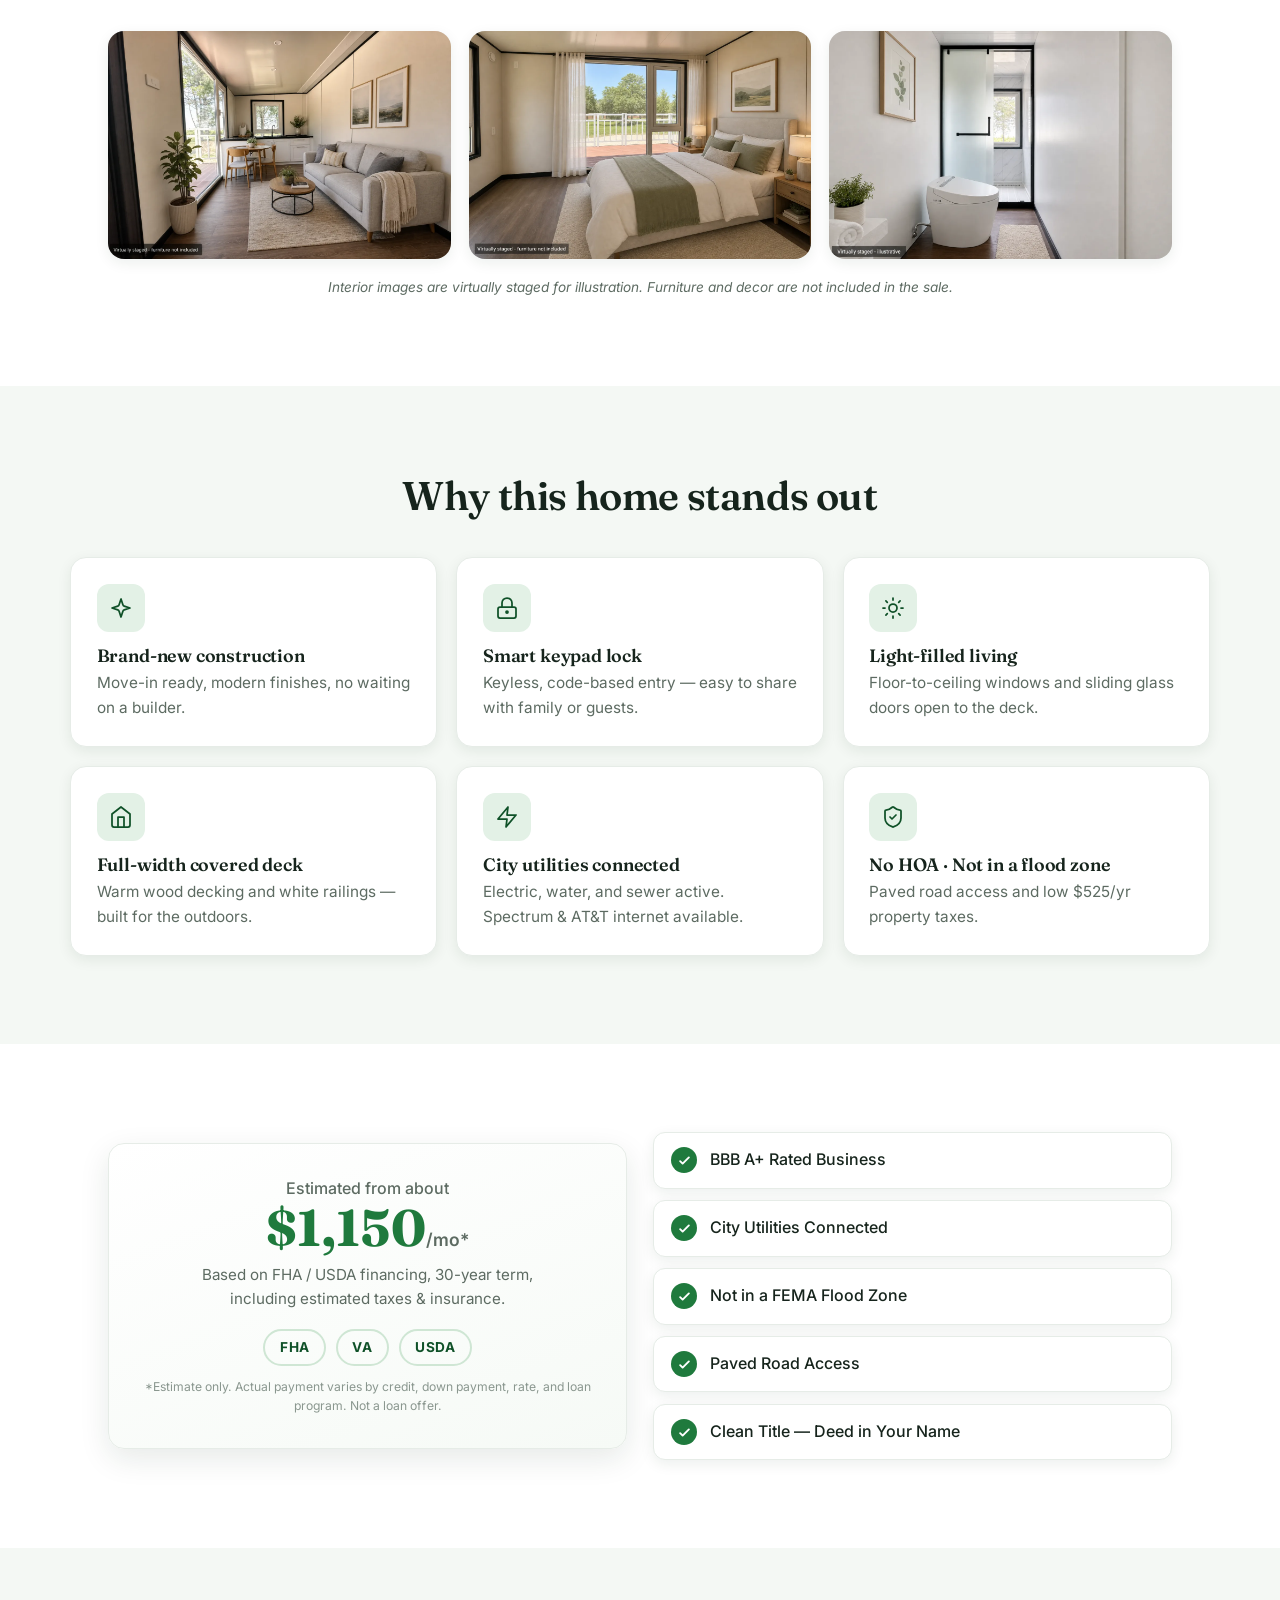
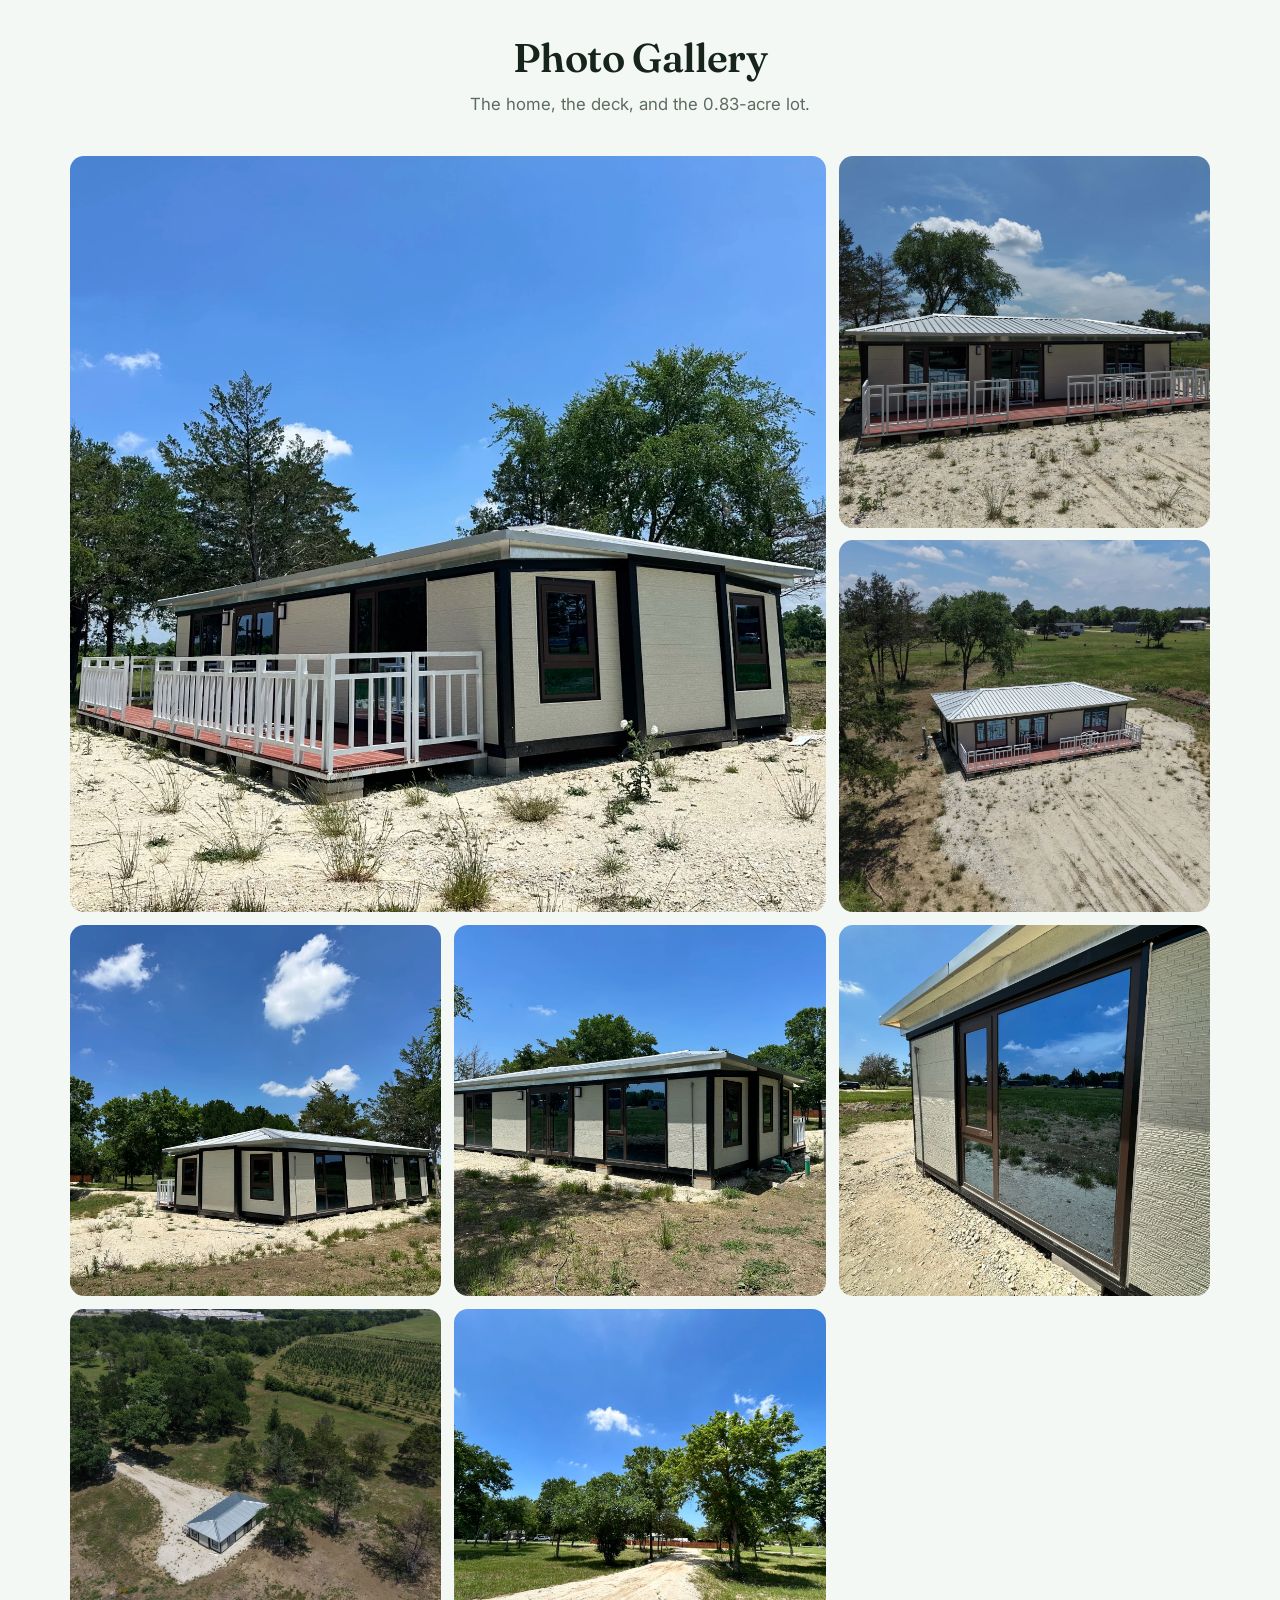
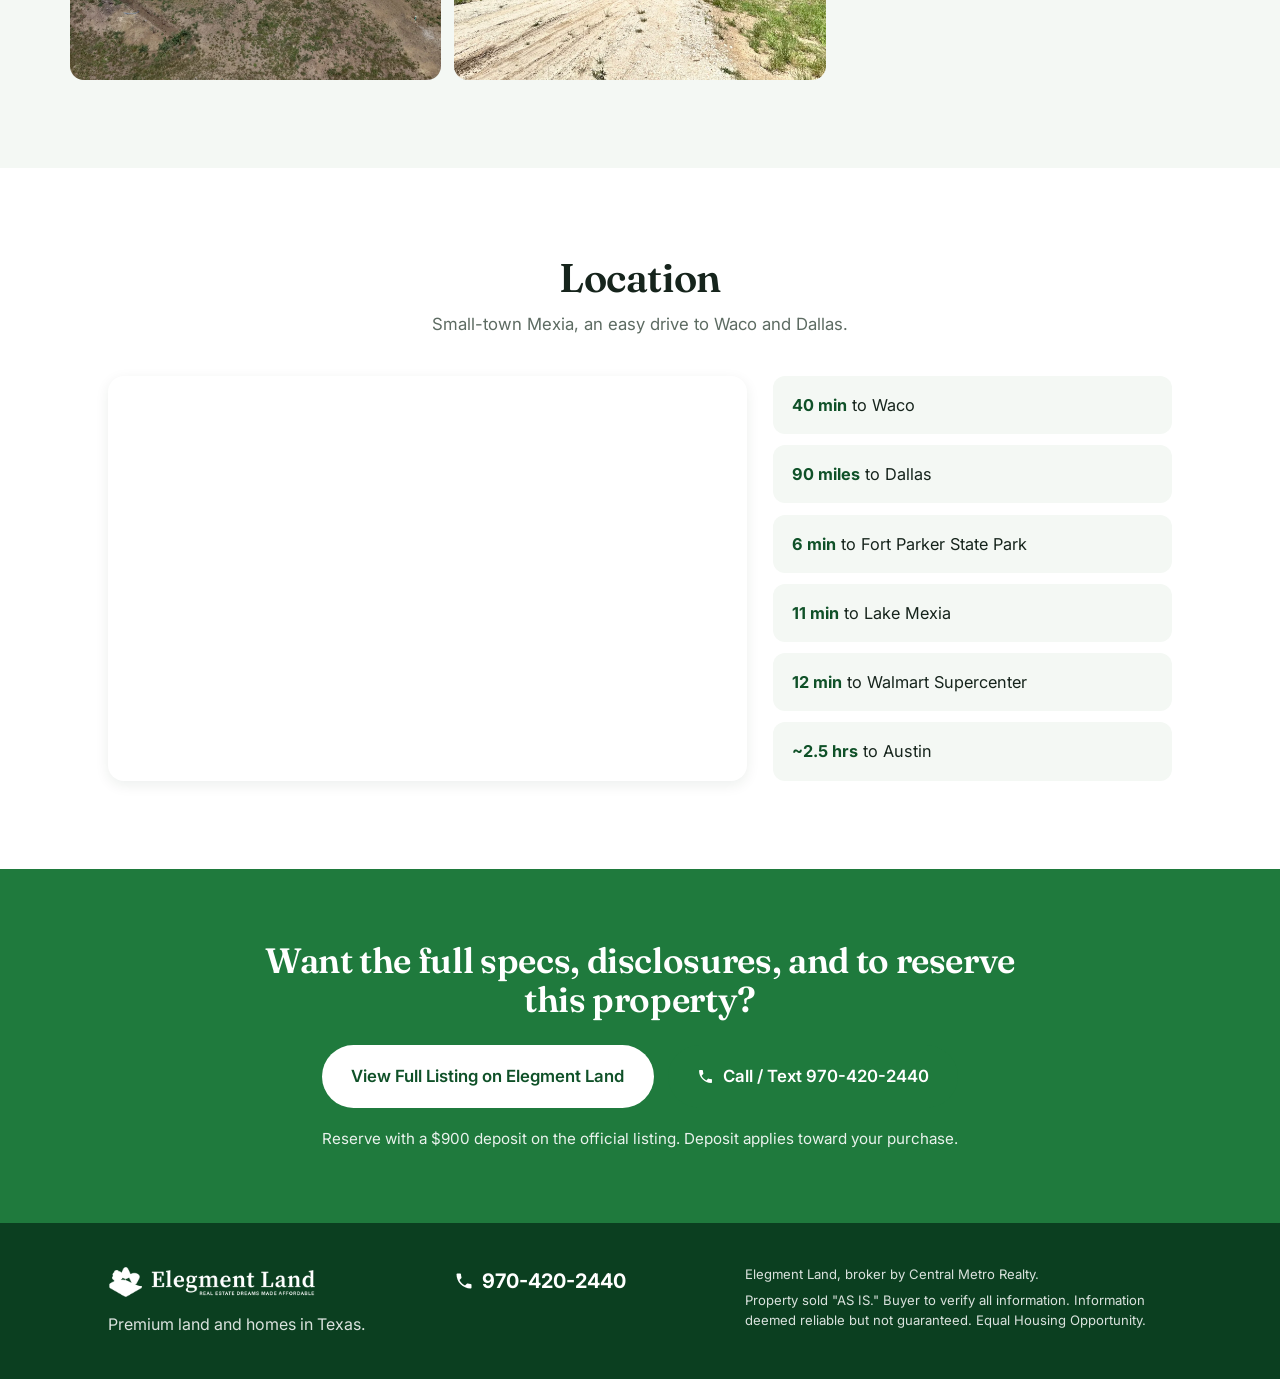
==== commit 1e8f5989: "Curate gallery to distinct best angles; masonry collage on mobile" ====
--- a/index.html
+++ b/index.html
@@ -163,15 +163,14 @@
     <p class="section__sub">The home, the deck, and the 0.83-acre lot.</p>
   </div>
   <div class="gallery__grid" id="gallery">
-    <button class="gallery__cell" data-src="assets/photos/05-Exterior-Front-Angle.webp"><img loading="lazy" src="assets/photos/05-Exterior-Front-Angle.webp" alt="Front angle of the home" /></button>
-    <button class="gallery__cell" data-src="assets/photos/02-Exterior-Front-Deck.webp"><img loading="lazy" src="assets/photos/02-Exterior-Front-Deck.webp" alt="Covered front deck" /></button>
-    <button class="gallery__cell" data-src="assets/photos/06-Exterior-Front-Aerial.webp"><img loading="lazy" src="assets/photos/06-Exterior-Front-Aerial.webp" alt="Aerial of the home" /></button>
-    <button class="gallery__cell" data-src="assets/photos/21-Aerial-Home-and-Driveway.webp"><img loading="lazy" src="assets/photos/21-Aerial-Home-and-Driveway.webp" alt="Aerial of home and driveway" /></button>
-    <button class="gallery__cell" data-src="assets/photos/24-Aerial-Rear-and-Acreage.webp"><img loading="lazy" src="assets/photos/24-Aerial-Rear-and-Acreage.webp" alt="Aerial of rear and acreage" /></button>
-    <button class="gallery__cell" data-src="assets/photos/23-Home-Set-Among-Mature-Trees.webp"><img loading="lazy" src="assets/photos/23-Home-Set-Among-Mature-Trees.webp" alt="Home set among mature trees" /></button>
-    <button class="gallery__cell" data-src="assets/photos/35-Paved-Road-Access.webp"><img loading="lazy" src="assets/photos/35-Paved-Road-Access.webp" alt="Paved road access" /></button>
-    <button class="gallery__cell" data-src="assets/photos/27-Aerial-Property-and-Fields.webp"><img loading="lazy" src="assets/photos/27-Aerial-Property-and-Fields.webp" alt="Aerial of property and fields" /></button>
-    <button class="gallery__cell" data-src="assets/photos/11-Exterior-Window-with-View.webp"><img loading="lazy" src="assets/photos/11-Exterior-Window-with-View.webp" alt="Window with view" /></button>
+    <button class="gallery__cell" data-src="assets/photos/05-Exterior-Front-Angle.webp"><img loading="lazy" src="assets/photos/05-Exterior-Front-Angle.webp" alt="Three-quarter front view of the home under a blue sky" /></button>
+    <button class="gallery__cell" data-src="assets/photos/02-Exterior-Front-Deck.webp"><img loading="lazy" src="assets/photos/02-Exterior-Front-Deck.webp" alt="Front of the home with its full-width deck" /></button>
+    <button class="gallery__cell" data-src="assets/photos/06-Exterior-Front-Aerial.webp"><img loading="lazy" src="assets/photos/06-Exterior-Front-Aerial.webp" alt="Low aerial of the home and standing-seam metal roof" /></button>
+    <button class="gallery__cell" data-src="assets/photos/23-Home-Set-Among-Mature-Trees.webp"><img loading="lazy" src="assets/photos/23-Home-Set-Among-Mature-Trees.webp" alt="Corner of the home framed by mature trees" /></button>
+    <button class="gallery__cell" data-src="assets/photos/08-Exterior-Side.webp"><img loading="lazy" src="assets/photos/08-Exterior-Side.webp" alt="Side elevation with the full wall of windows" /></button>
+    <button class="gallery__cell" data-src="assets/photos/11-Exterior-Window-with-View.webp"><img loading="lazy" src="assets/photos/11-Exterior-Window-with-View.webp" alt="Window reflecting the open field beyond" /></button>
+    <button class="gallery__cell" data-src="assets/photos/27-Aerial-Property-and-Fields.webp"><img loading="lazy" src="assets/photos/27-Aerial-Property-and-Fields.webp" alt="Aerial showing the 0.83-acre lot and neighboring orchard" /></button>
+    <button class="gallery__cell" data-src="assets/photos/35-Paved-Road-Access.webp"><img loading="lazy" src="assets/photos/35-Paved-Road-Access.webp" alt="Tree-lined drive leading to the property" /></button>
   </div>
 </section>
 
--- a/styles.css
+++ b/styles.css
@@ -176,8 +176,10 @@
   .features__grid{grid-template-columns:1fr}
   .staged__grid{grid-template-columns:1fr}
   .staged__item:first-child{grid-column:auto}
-  .gallery__grid{grid-template-columns:1fr 1fr;gap:.55rem}
-  .gallery__cell:first-child{grid-column:span 2;grid-row:span 1;aspect-ratio:16/10}
+  .gallery__grid{display:block;column-count:2;column-gap:.55rem;grid-template-columns:none;grid-auto-flow:row}
+  .gallery__cell{display:block;width:100%;margin:0 0 .55rem;aspect-ratio:auto;break-inside:avoid}
+  .gallery__cell:first-child{grid-column:auto;grid-row:auto}
+  .gallery__cell img{height:auto;aspect-ratio:auto}
   .hero__cta .btn{flex:1 1 100%}
   body{padding-bottom:64px}
   .sticky-call{display:flex;position:fixed;left:0;right:0;bottom:0;z-index:40;
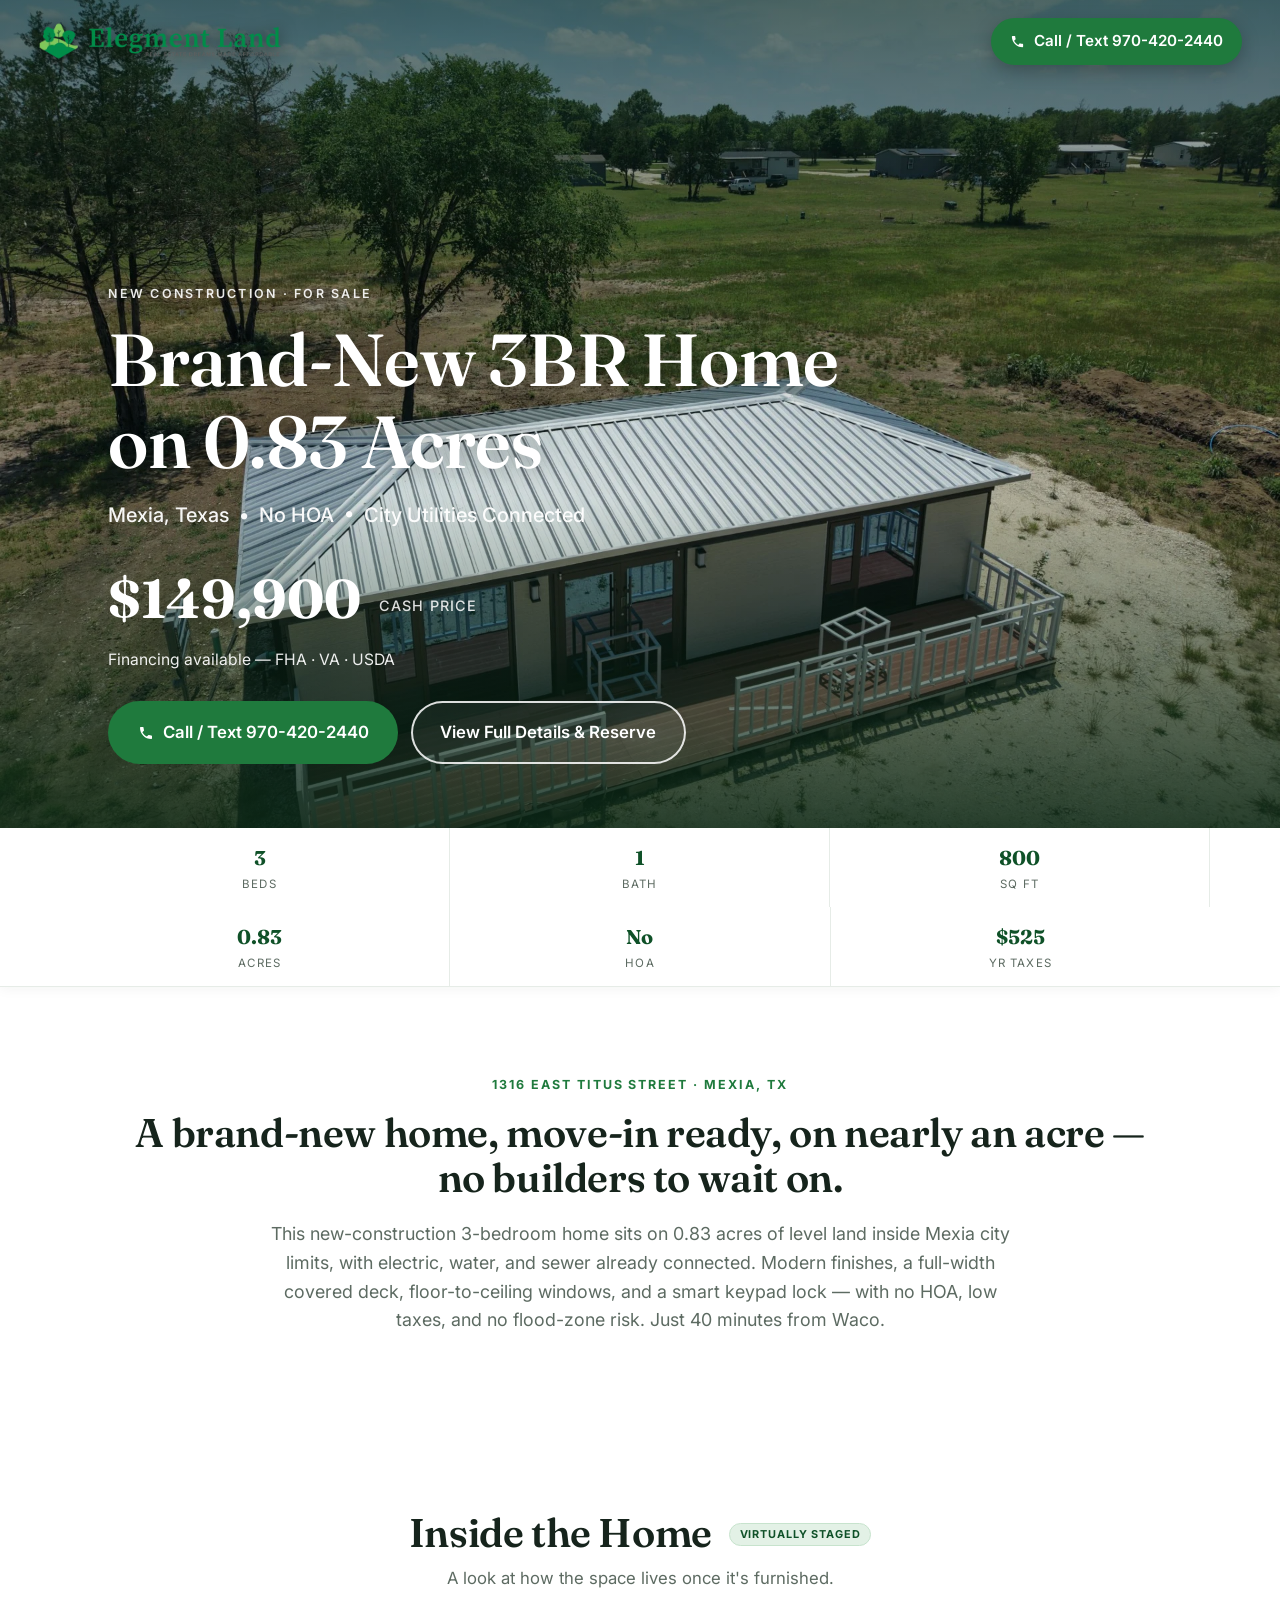
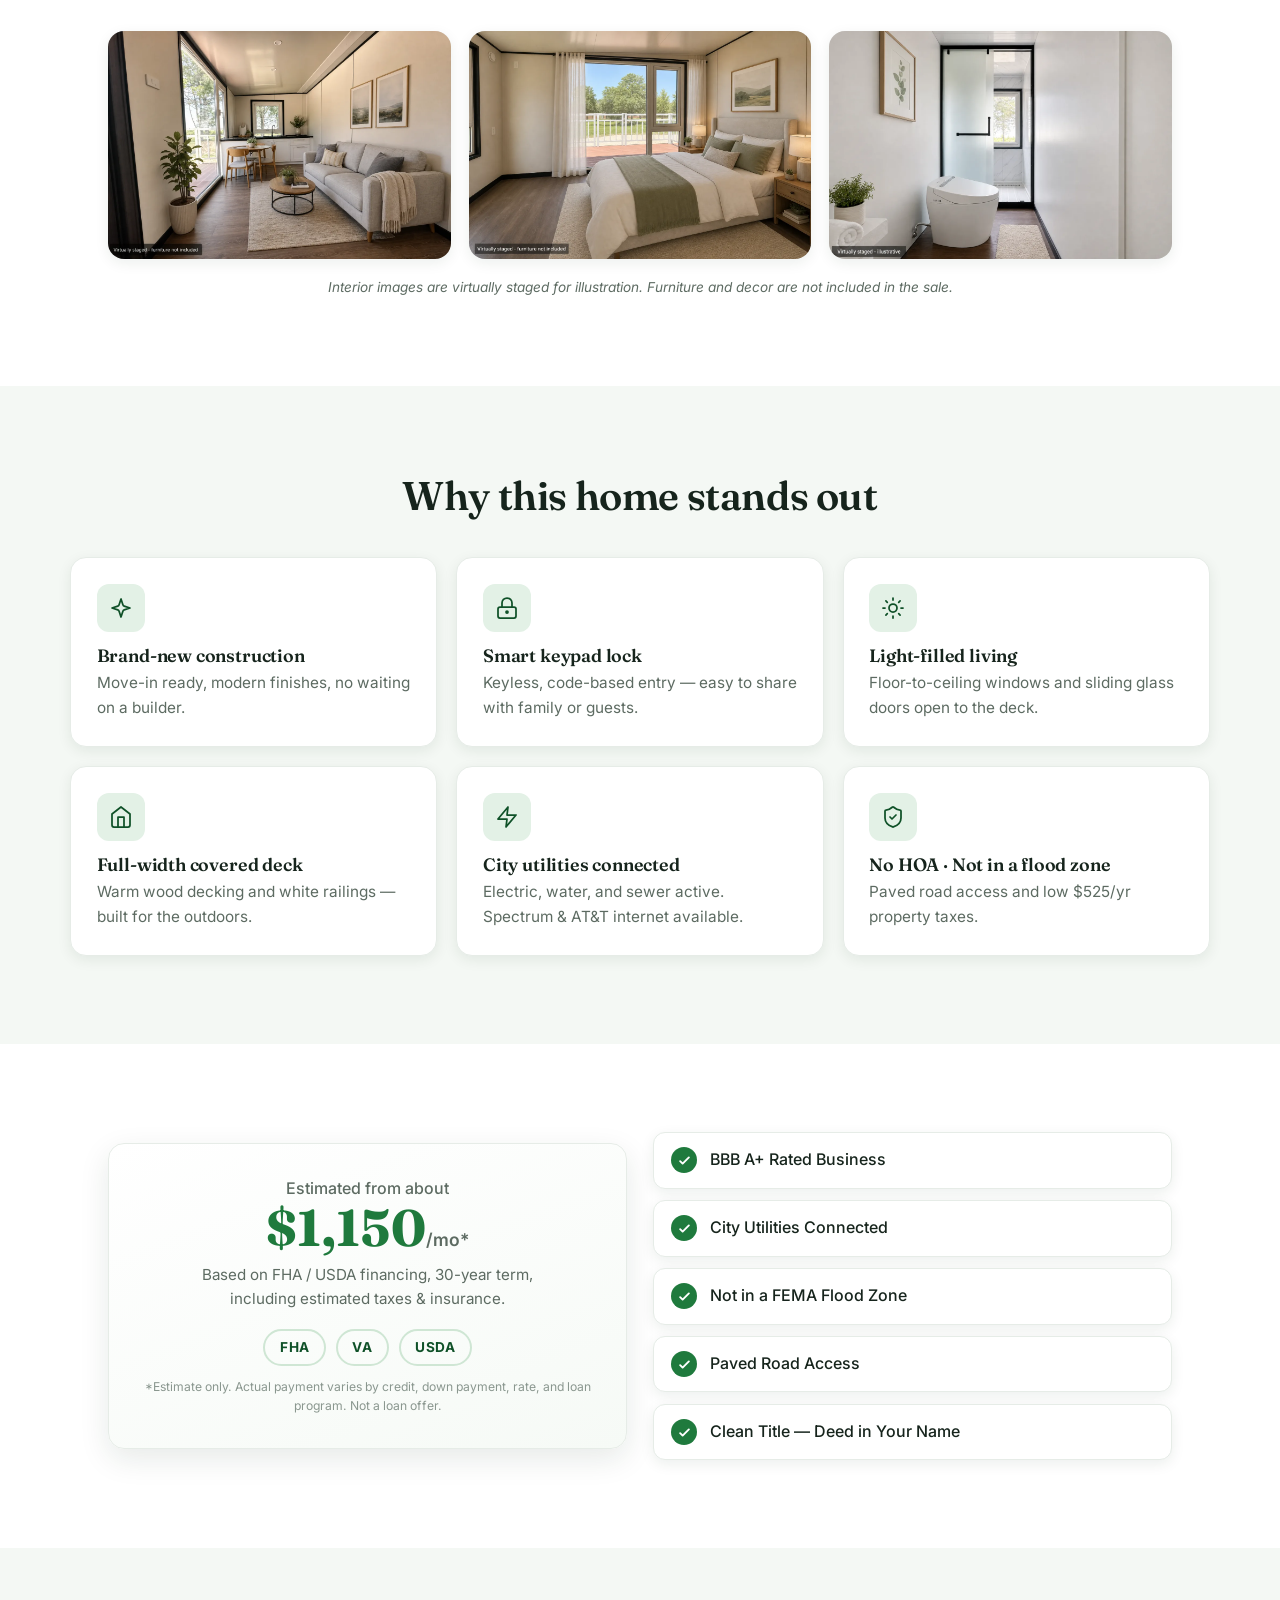
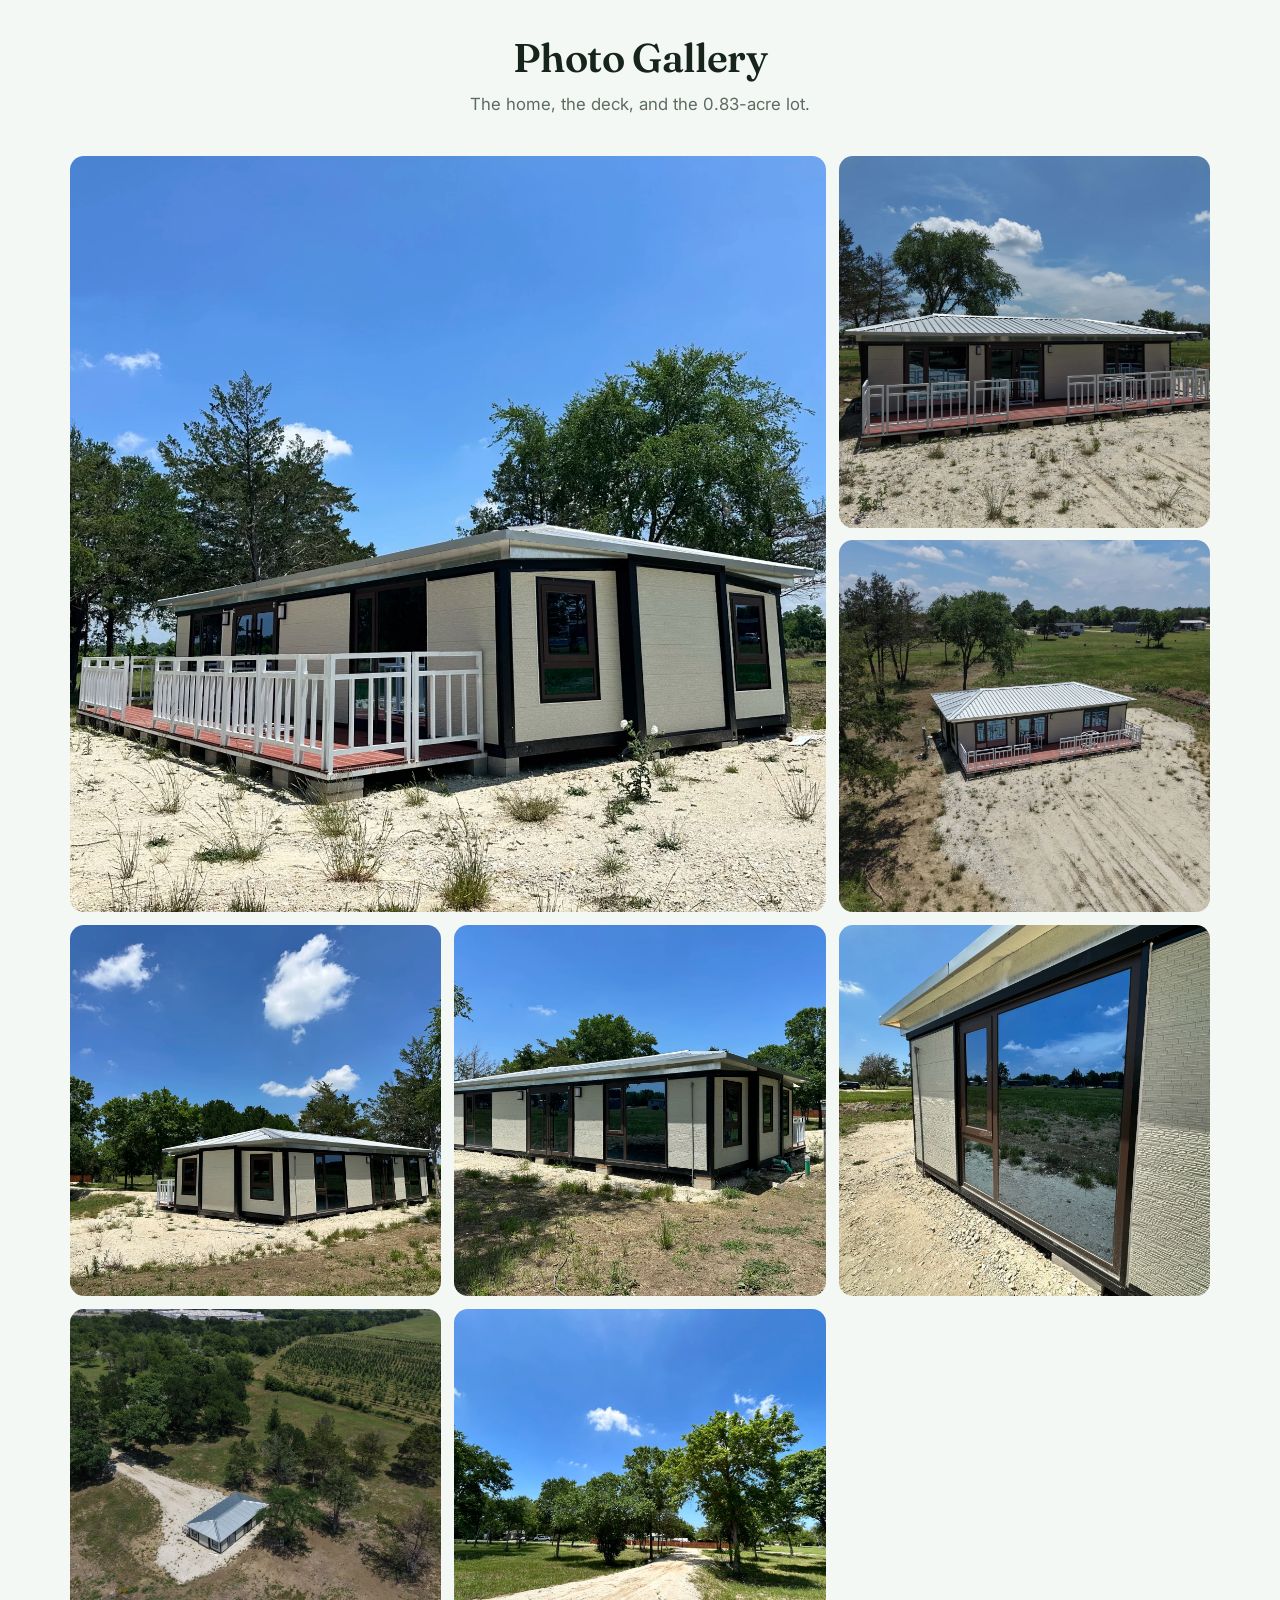
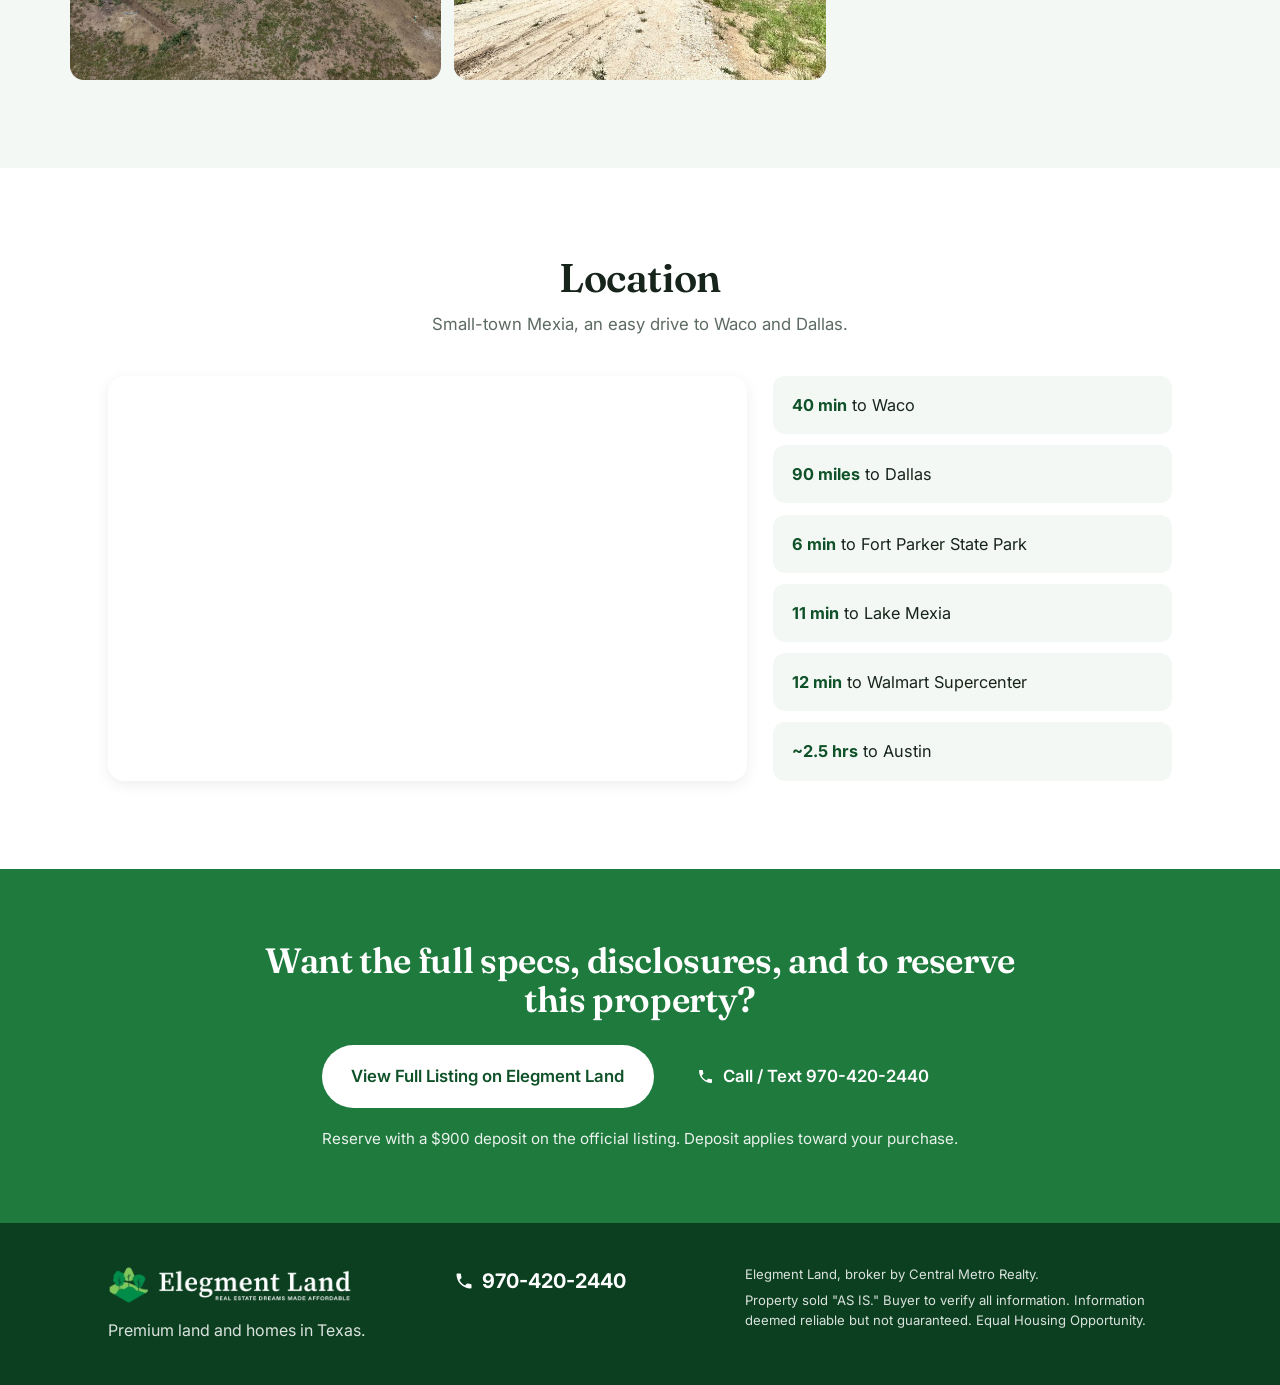
==== commit 124ba305: "Footer: use reversed logo (brand-green icon + white wordmark) for visibility on dark green, no white" ====
--- a/index.html
+++ b/index.html
@@ -8,7 +8,7 @@
 <link rel="preconnect" href="https://fonts.googleapis.com" />
 <link rel="preconnect" href="https://fonts.gstatic.com" crossorigin />
 <link href="https://fonts.googleapis.com/css2?family=Fraunces:opsz,wght@9..144,500;9..144,600;9..144,700&family=Inter:wght@400;500;600;700&display=swap" rel="stylesheet" />
-<link rel="stylesheet" href="styles.css?v=8" />
+<link rel="stylesheet" href="styles.css?v=9" />
 
 <meta property="og:type" content="website" />
 <meta property="og:title" content="New 3BR Home on 0.83 Acres - Mexia, TX | $149,900" />
@@ -212,7 +212,7 @@
 <footer class="footer">
   <div class="footer__wrap">
     <div class="footer__brand">
-      <img src="assets/img/logo.webp" alt="Elegment Land" class="footer__logo" />
+      <img src="assets/img/logo-footer.webp" alt="Elegment Land" class="footer__logo" />
       <p>Premium land and homes in Texas.</p>
     </div>
     <div class="footer__contact">
--- a/styles.css
+++ b/styles.css
@@ -140,7 +140,7 @@
 .footer{background:var(--green-deep);color:rgba(255,255,255,.85)}
 .footer__wrap{max-width:var(--maxw);margin:0 auto;padding:2.6rem clamp(1.1rem,4vw,2.4rem);
   display:grid;grid-template-columns:1.2fr 1fr 1.6fr;gap:1.6rem;align-items:start}
-.footer__logo{height:34px;margin-bottom:.8rem;filter:brightness(0) invert(1)}
+.footer__logo{height:40px;margin-bottom:.8rem}
 .footer__contact a{color:#fff;font-weight:700;font-size:1.25rem;text-decoration:none;display:inline-flex;align-items:center;gap:.5rem}
 .footer__legal p{font-size:.82rem;line-height:1.5;margin-bottom:.4rem}
 
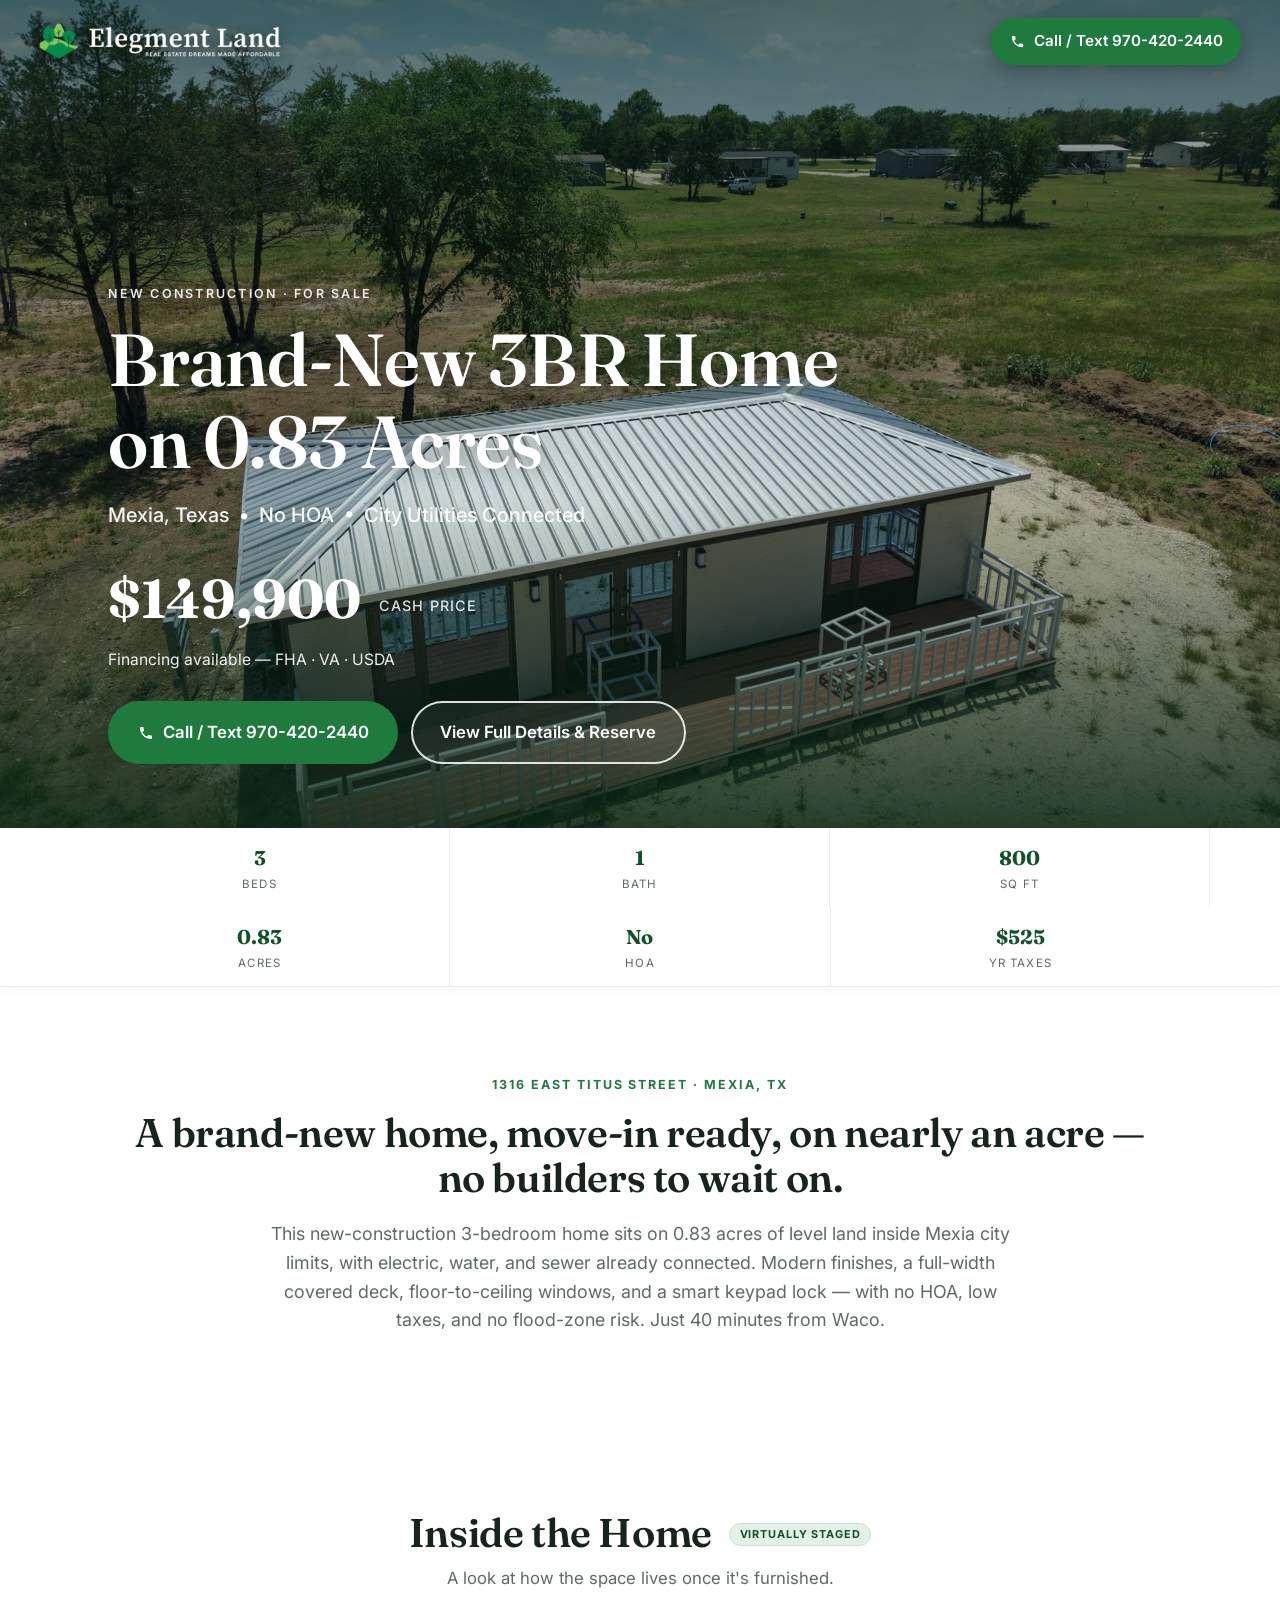
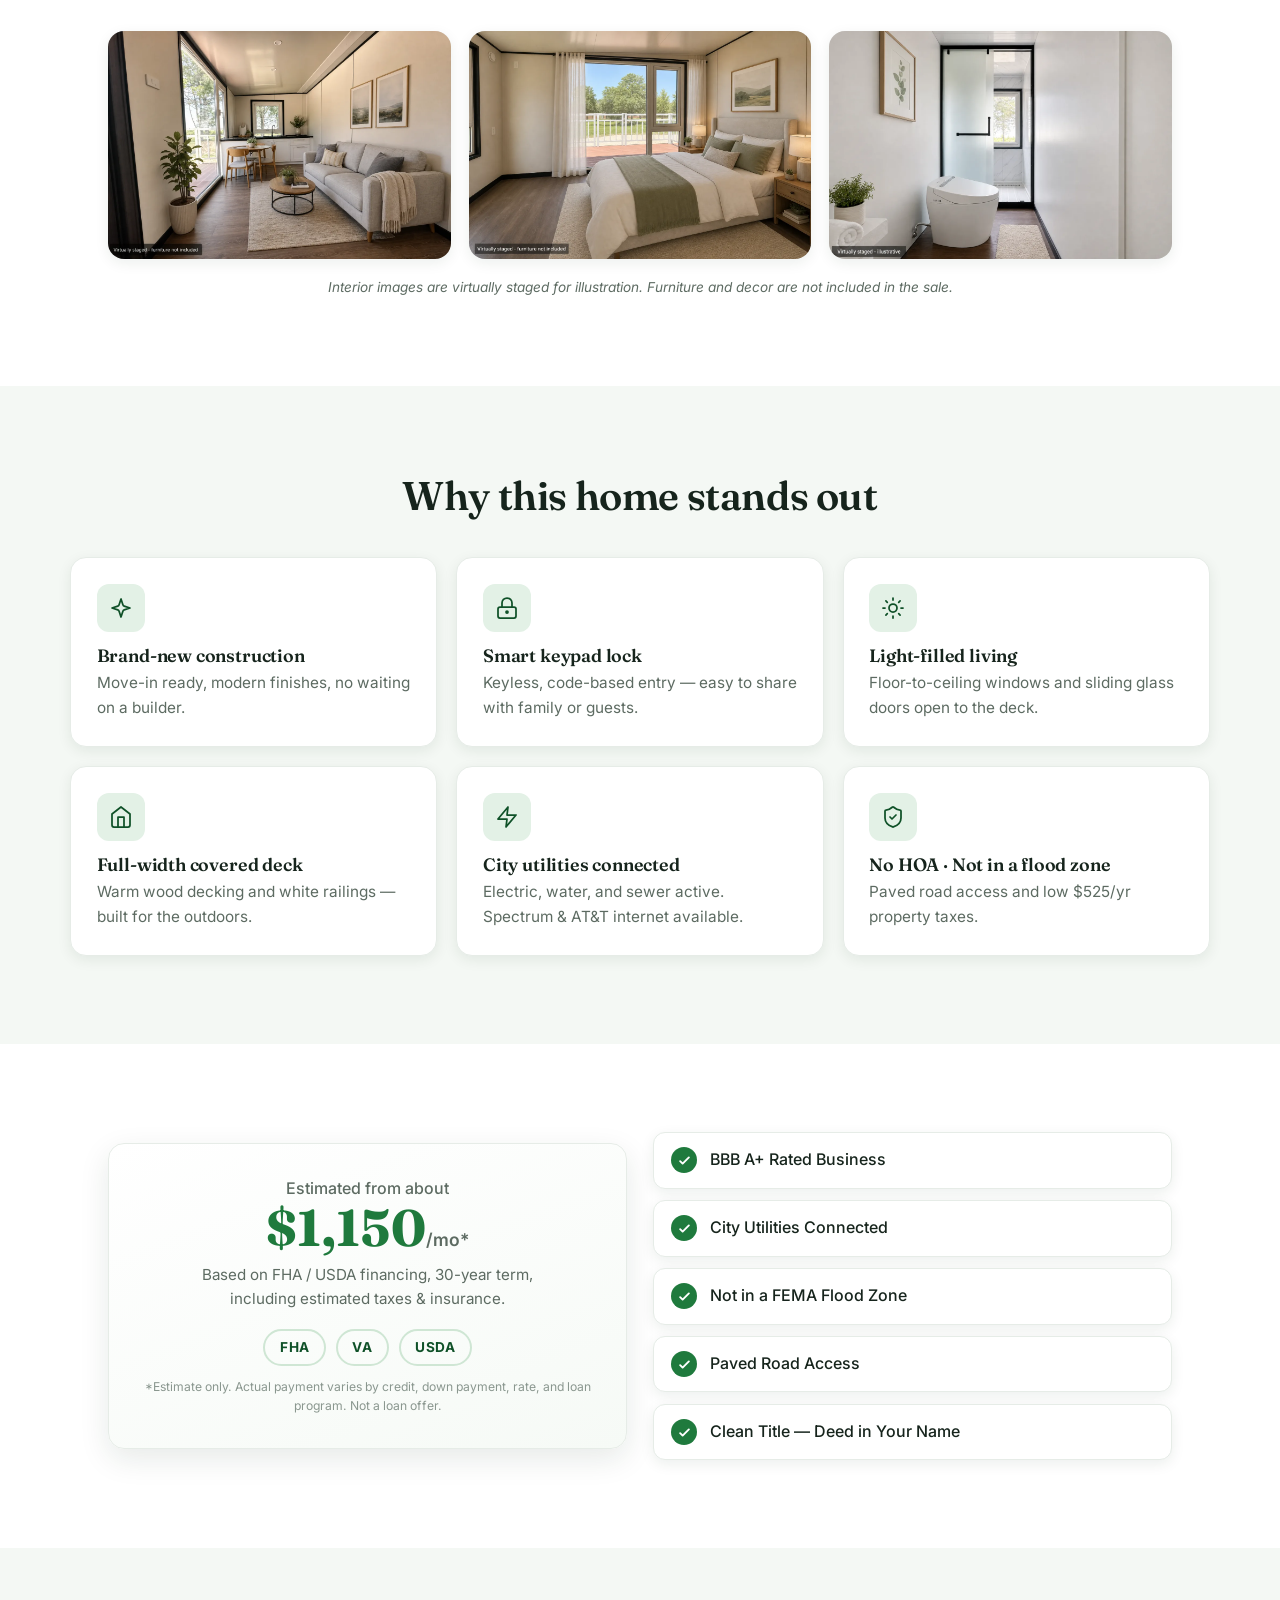
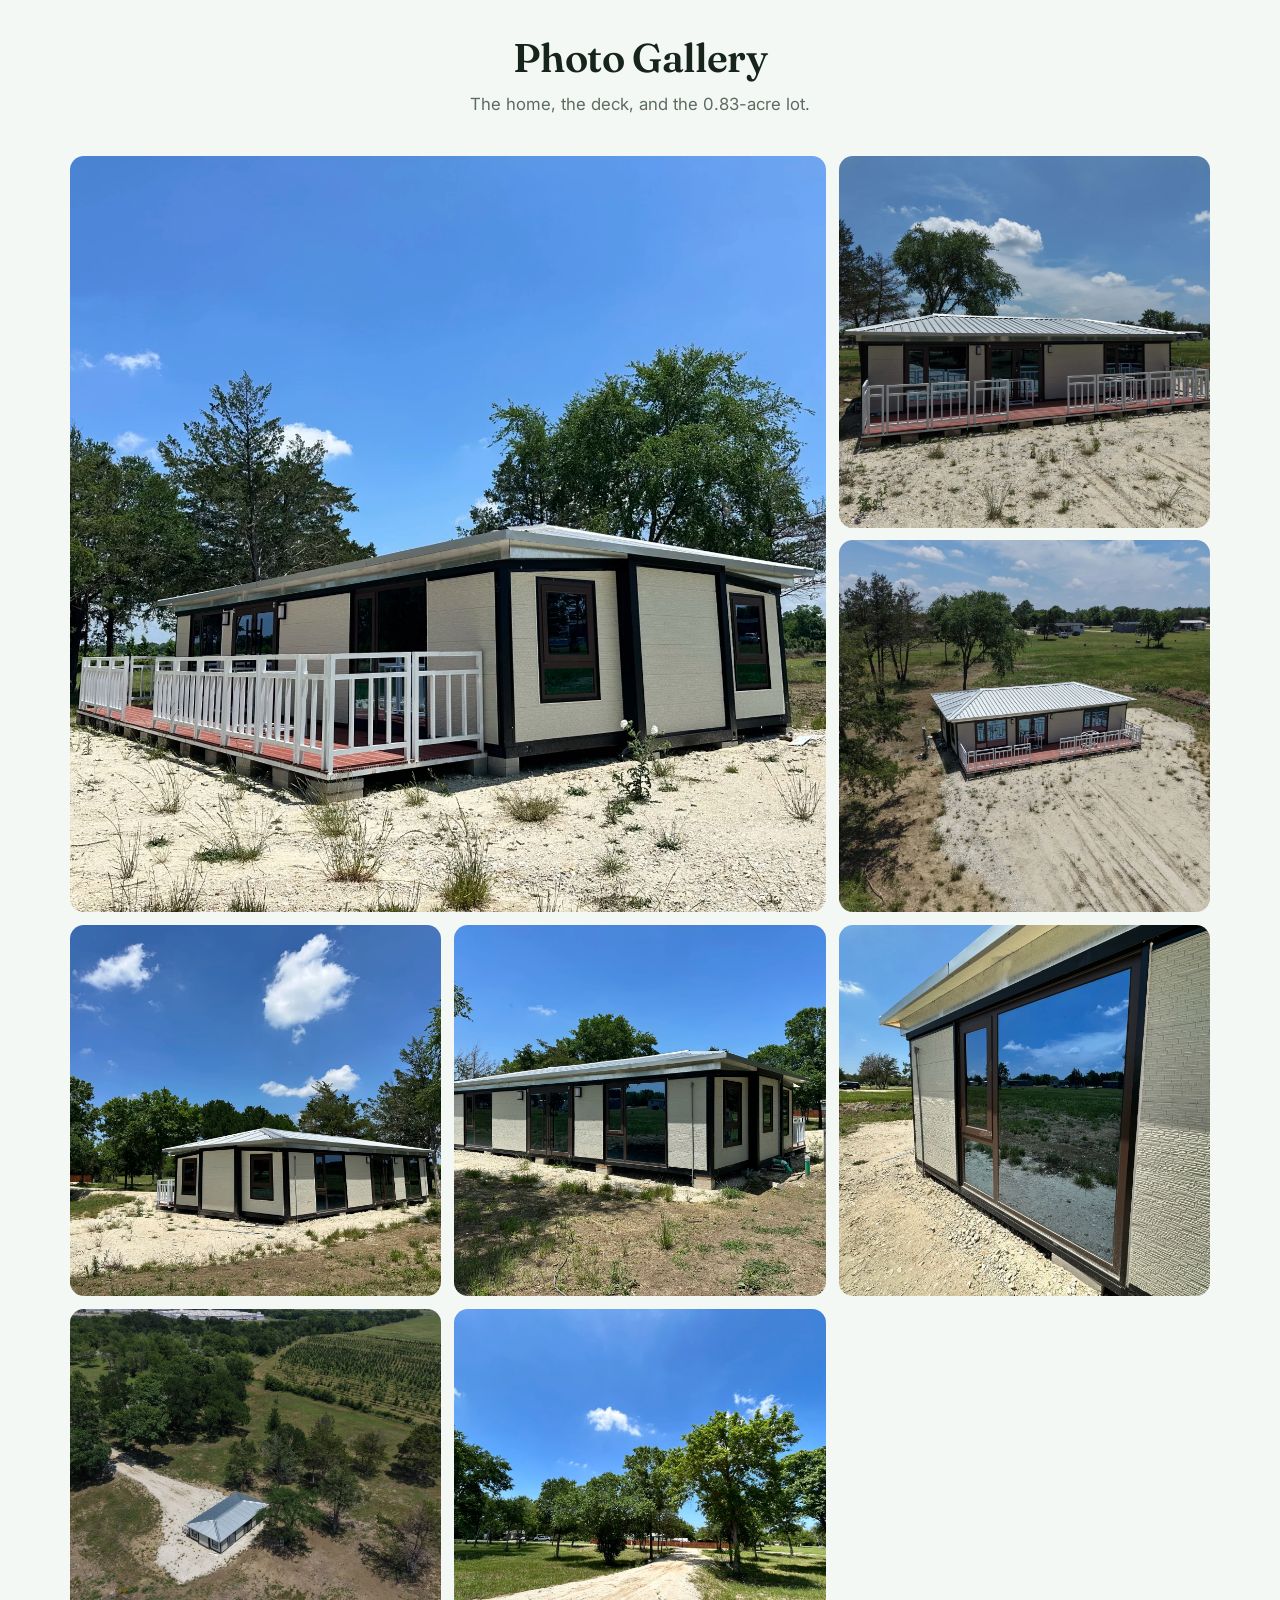
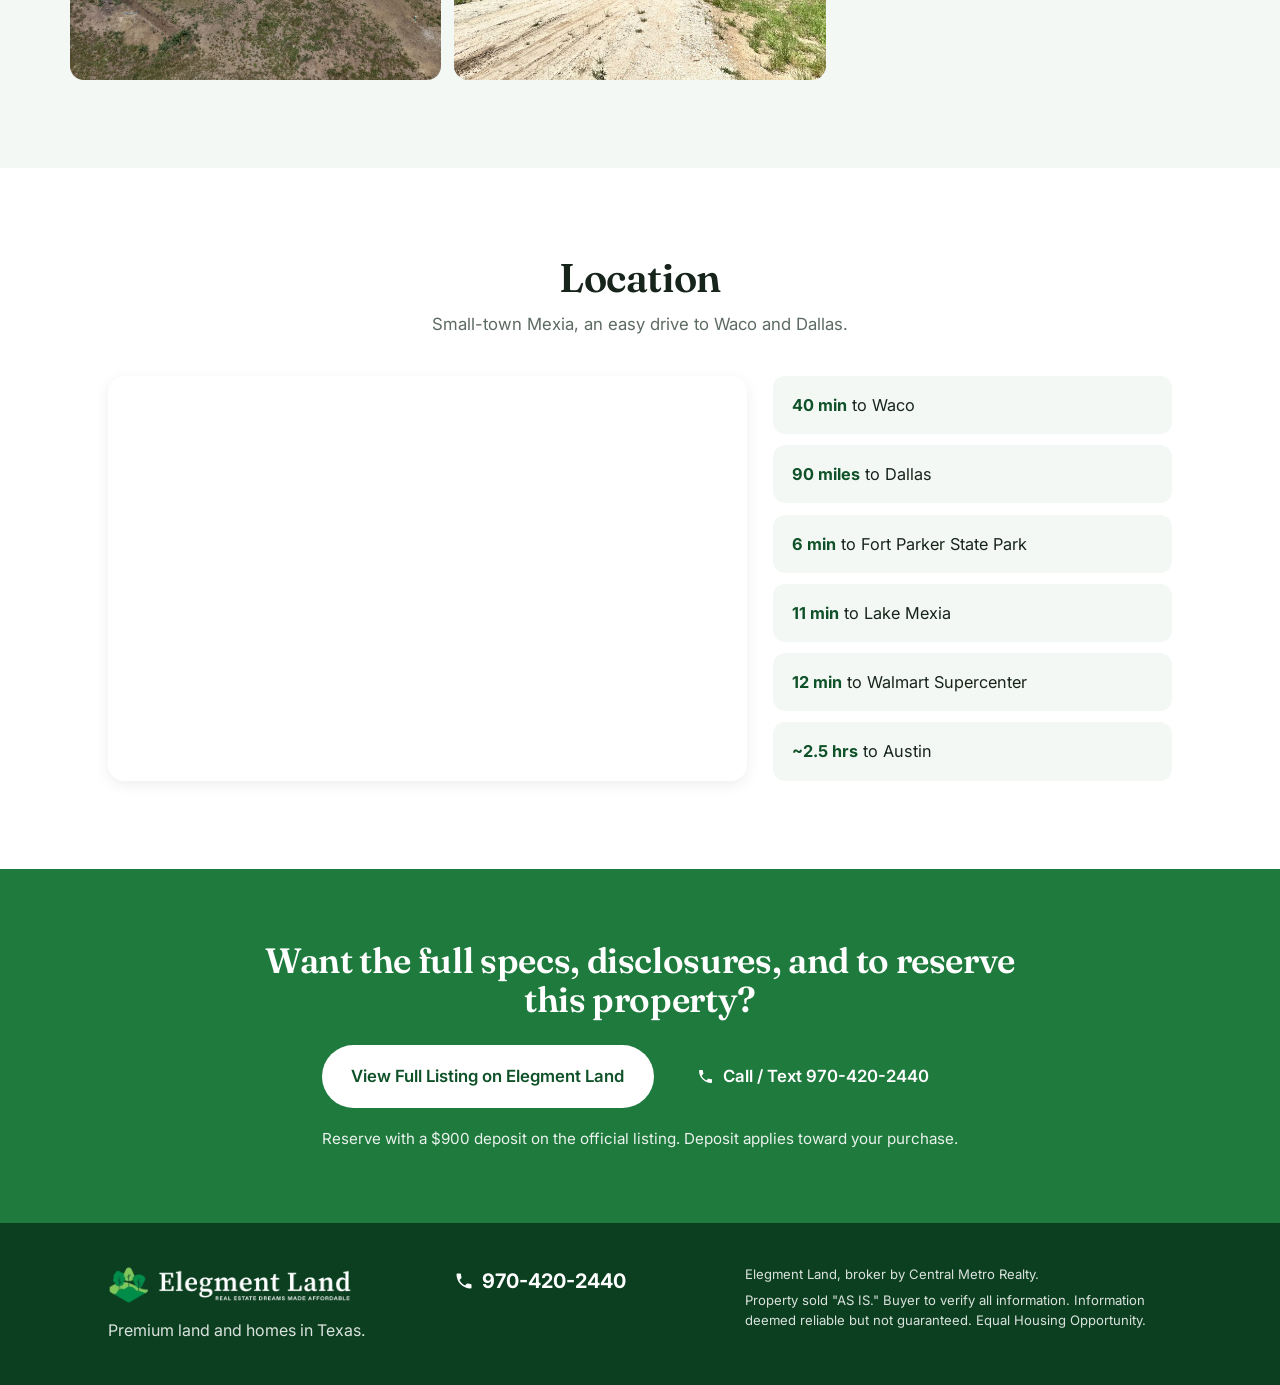
==== commit eb9ea30f: "Hero: use reversed logo (green icon + white wordmark) for contrast on photo" ====
--- a/index.html
+++ b/index.html
@@ -8,7 +8,7 @@
 <link rel="preconnect" href="https://fonts.googleapis.com" />
 <link rel="preconnect" href="https://fonts.gstatic.com" crossorigin />
 <link href="https://fonts.googleapis.com/css2?family=Fraunces:opsz,wght@9..144,500;9..144,600;9..144,700&family=Inter:wght@400;500;600;700&display=swap" rel="stylesheet" />
-<link rel="stylesheet" href="styles.css?v=9" />
+<link rel="stylesheet" href="styles.css?v=10" />
 
 <meta property="og:type" content="website" />
 <meta property="og:title" content="New 3BR Home on 0.83 Acres - Mexia, TX | $149,900" />
@@ -50,7 +50,7 @@
 
   <div class="hero__brandbar">
     <a class="hero__logo" href="#top" aria-label="Elegment Land">
-      <img src="assets/img/logo.webp" alt="Elegment Land" />
+      <img src="assets/img/logo-footer.webp" alt="Elegment Land" />
     </a>
     <a class="btn btn--call hero__phone" href="tel:9704202440">
       <span class="ico-phone" aria-hidden="true"></span> Call / Text 970-420-2440
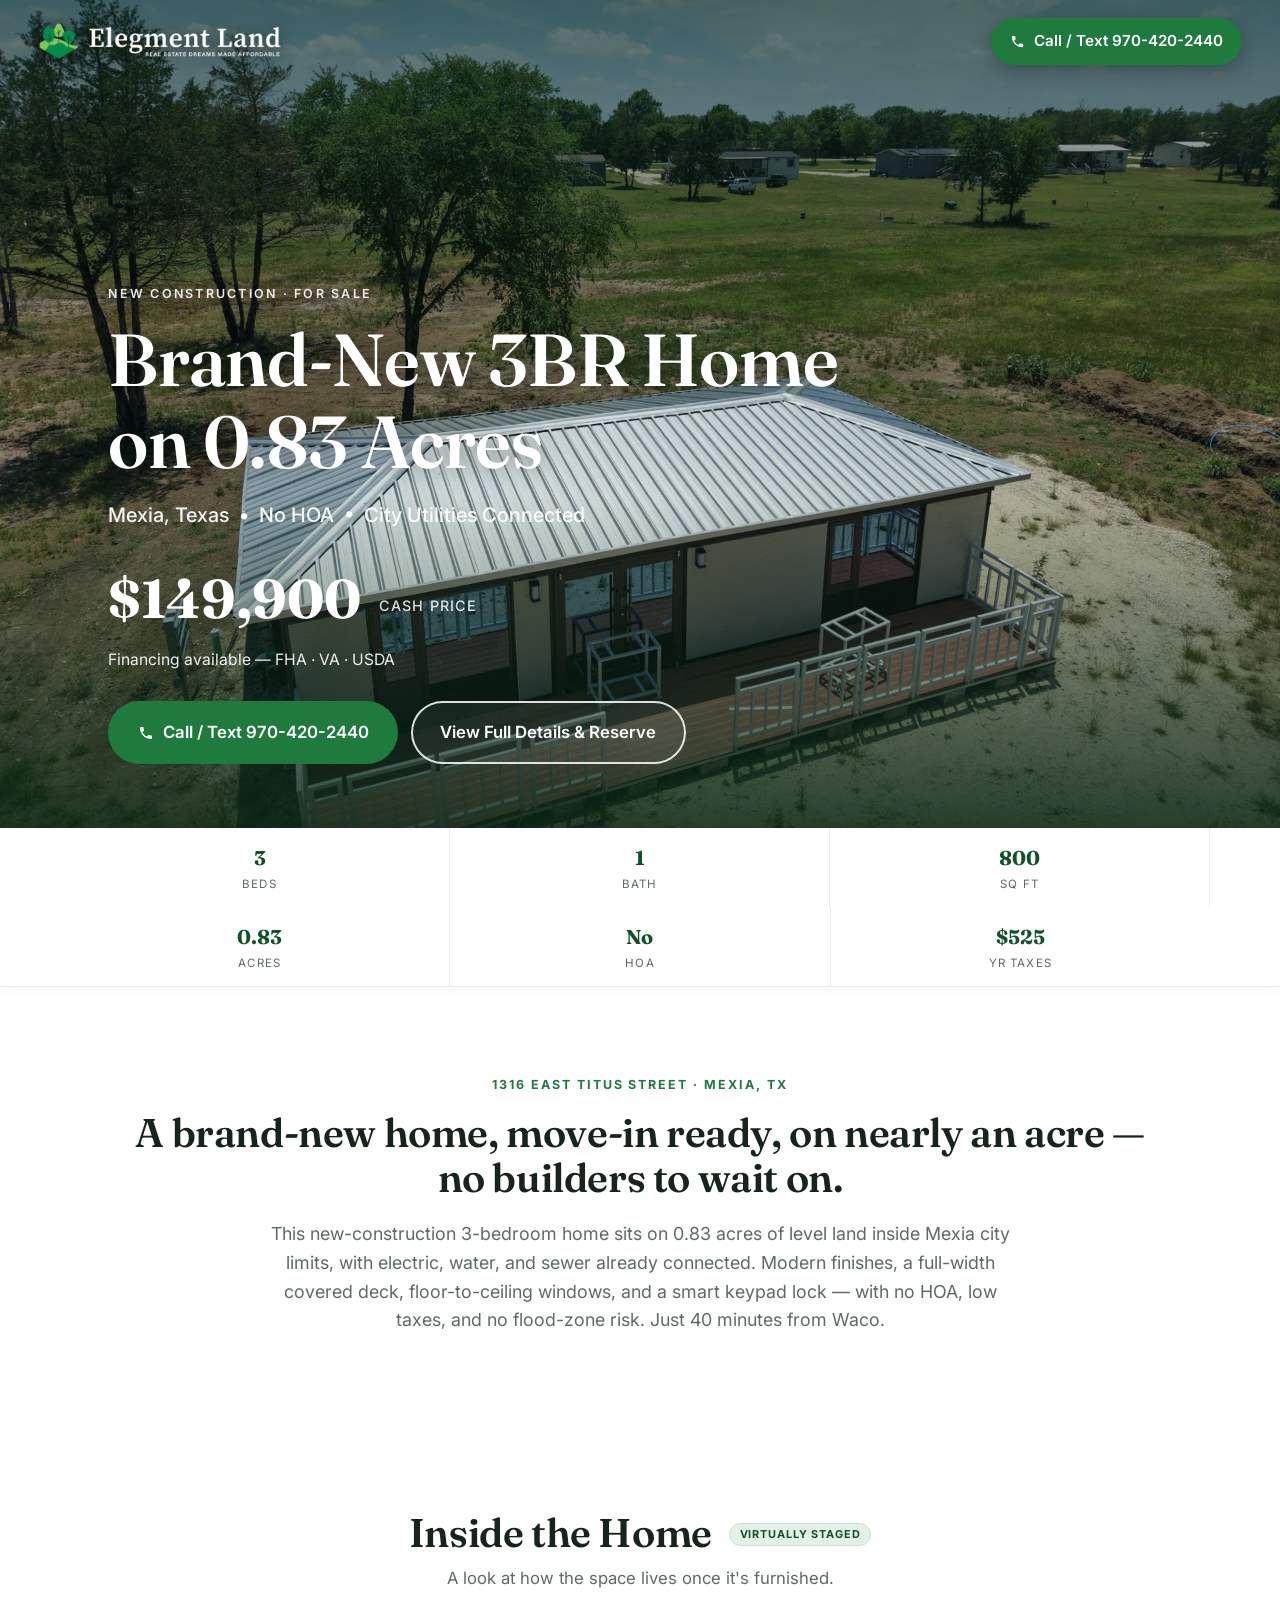
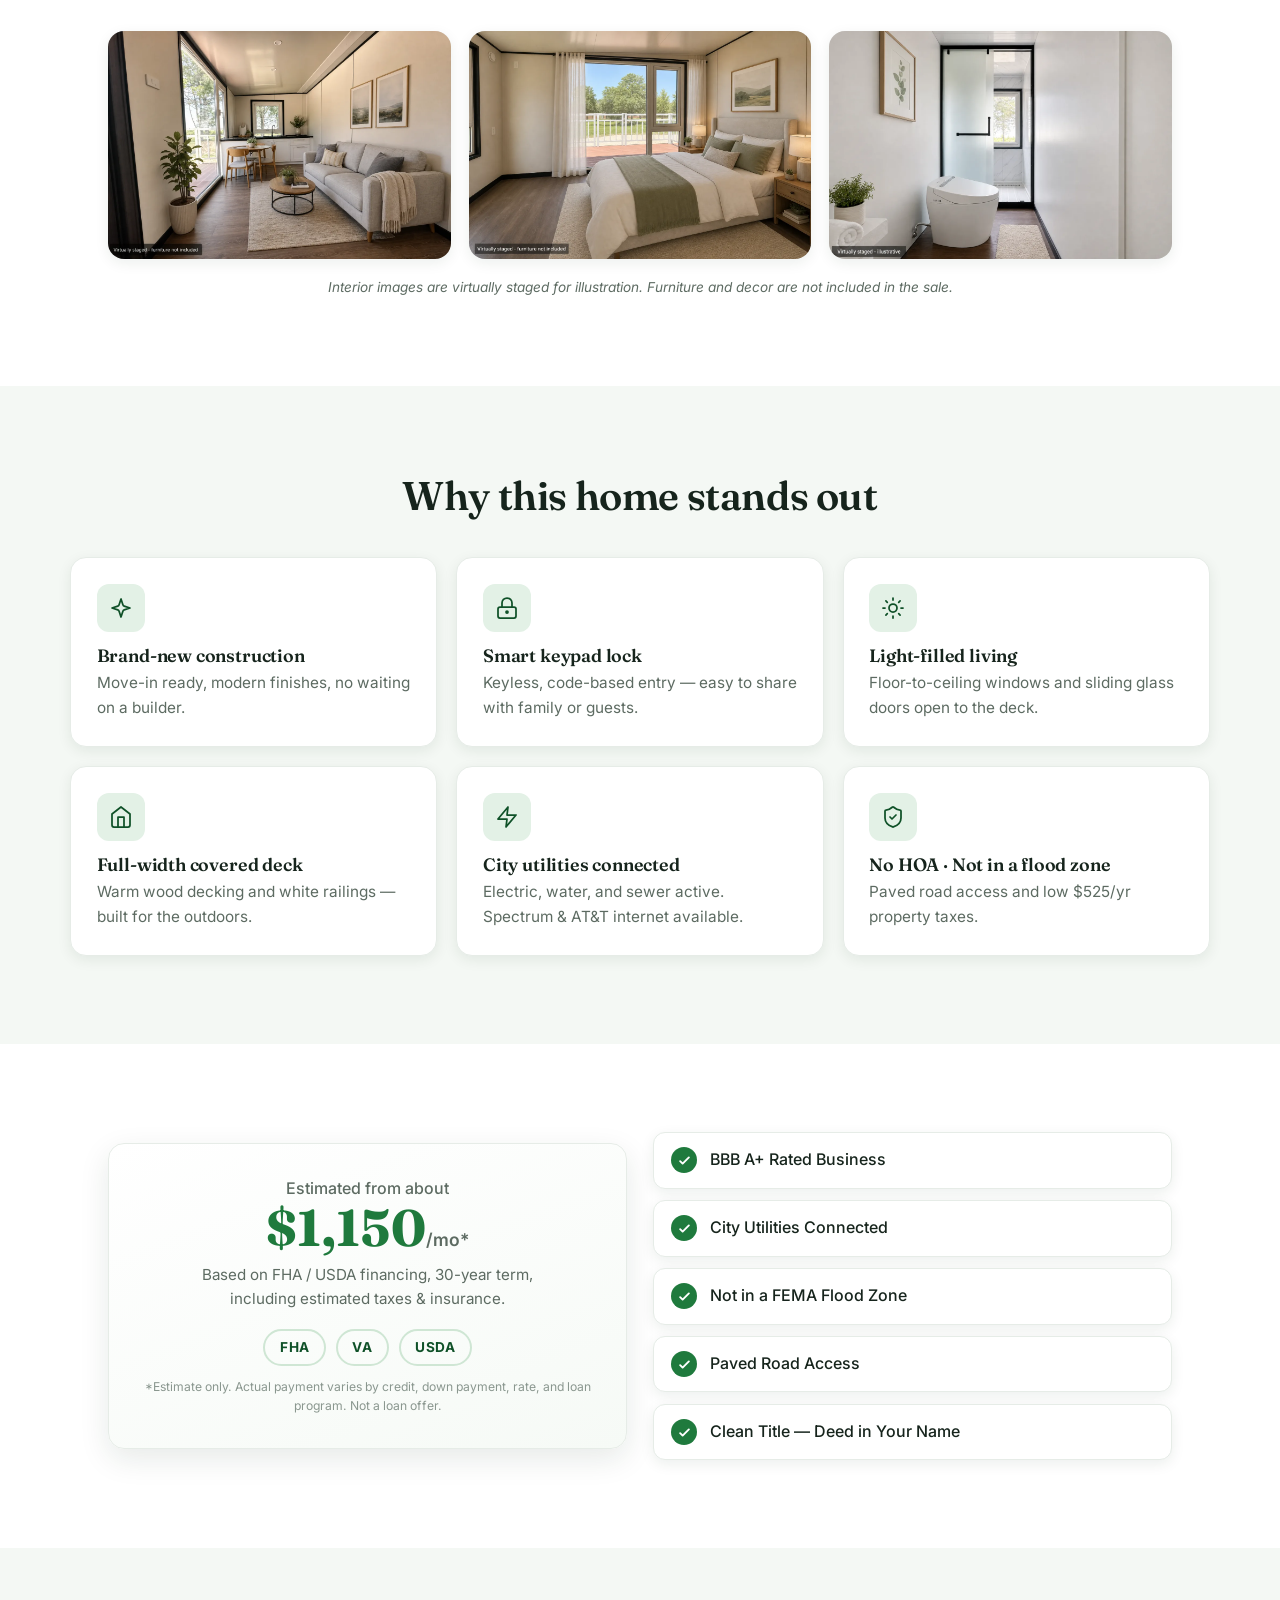
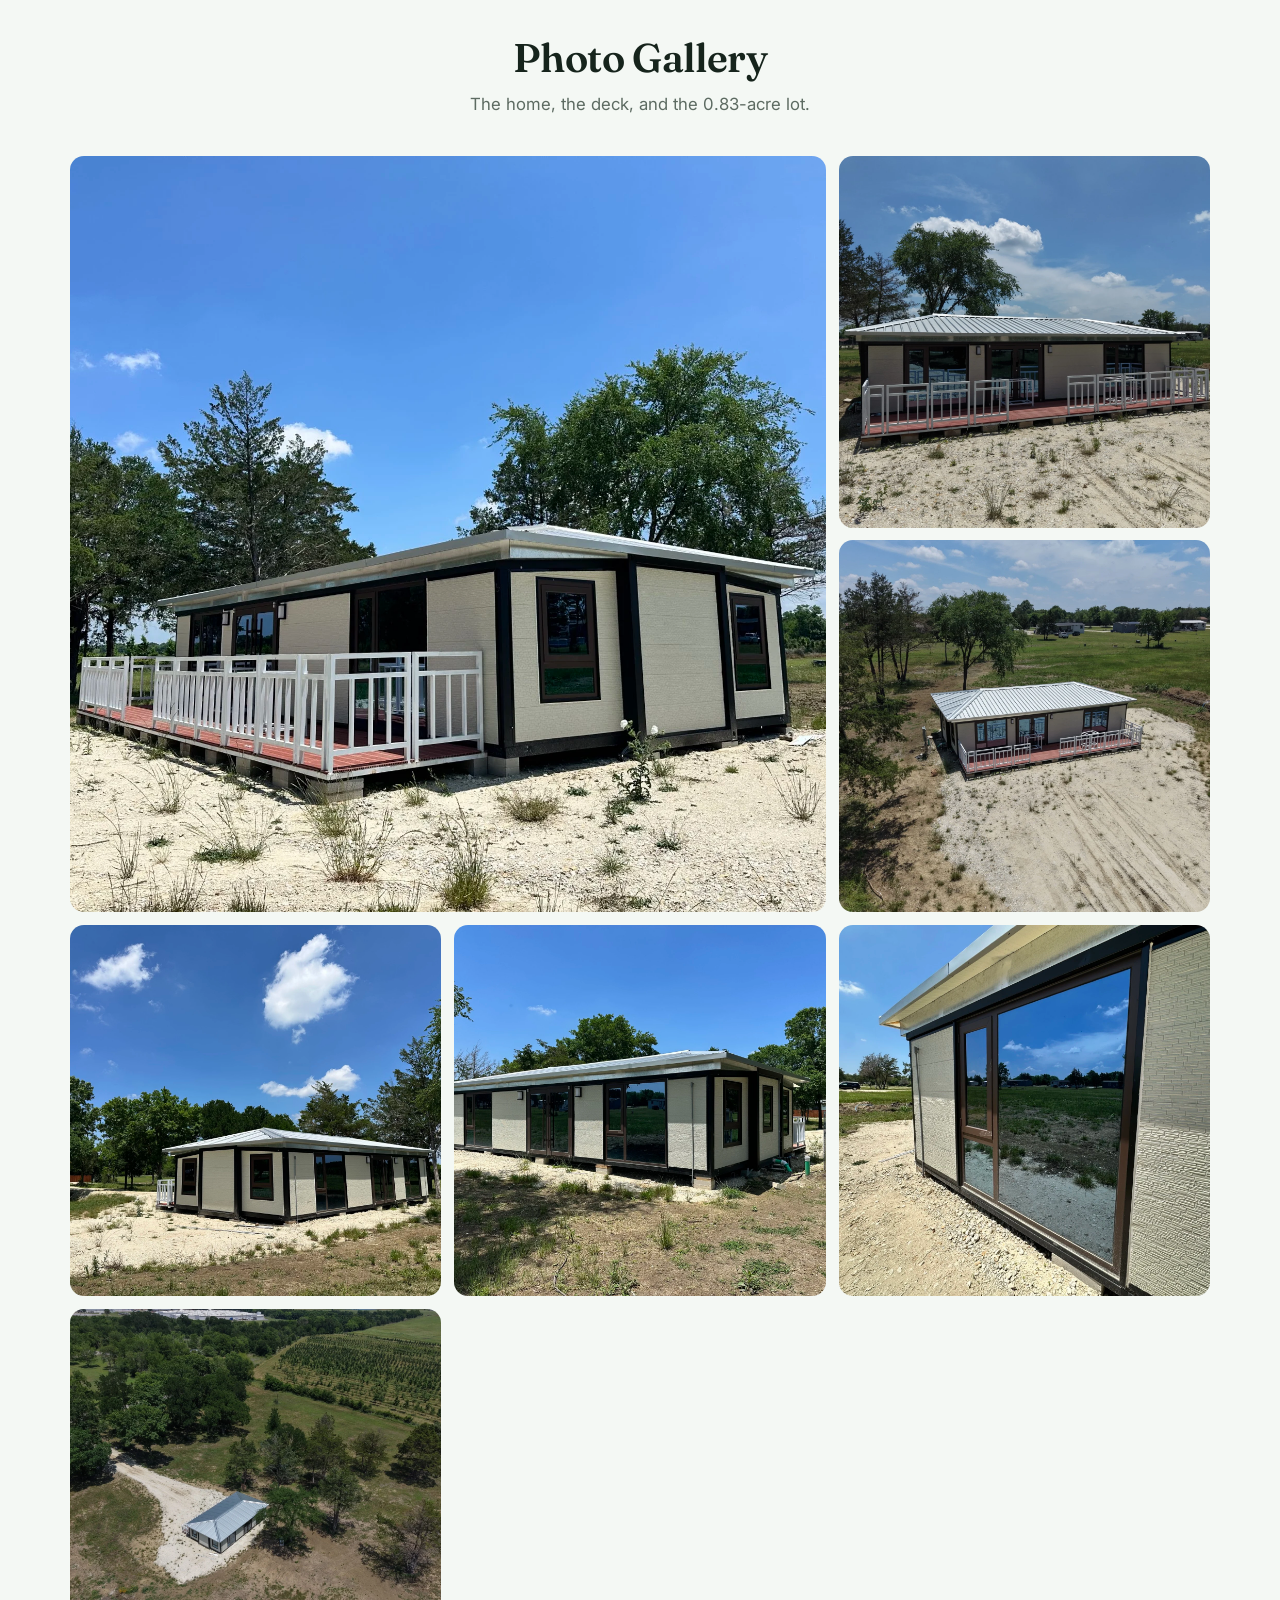
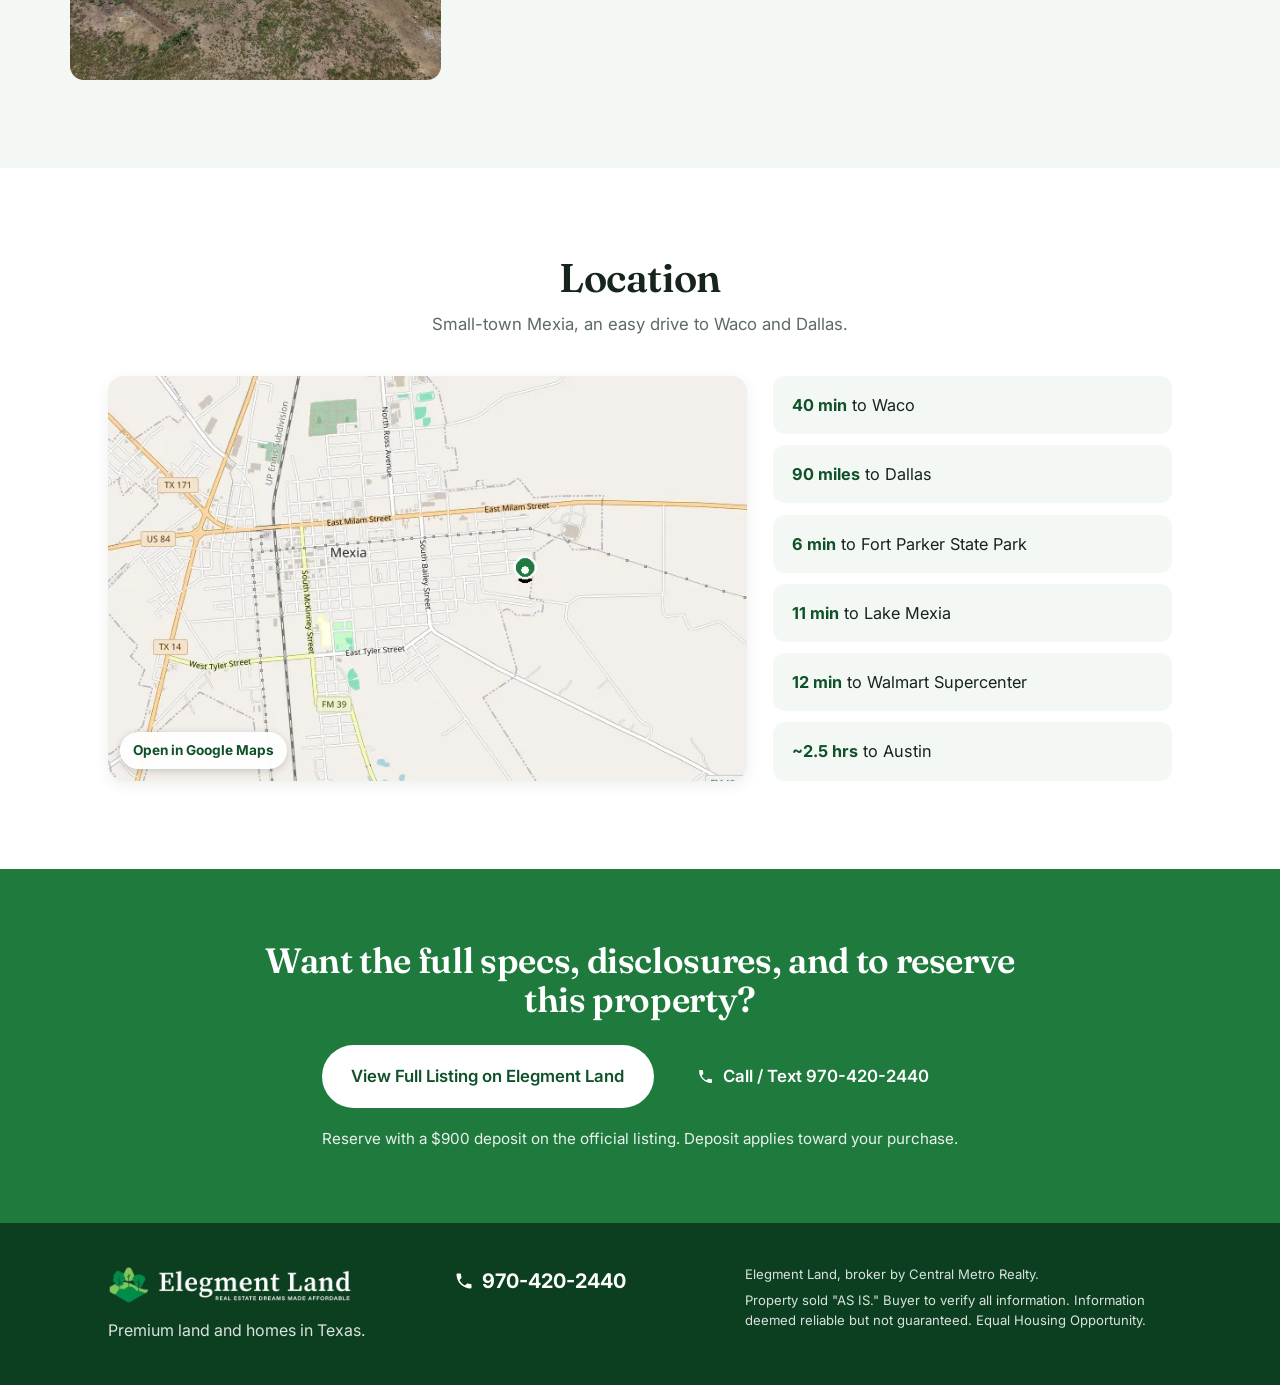
==== commit 48dcead9: "Replace unreliable Google Maps iframe with self-hosted static map image; drop last gallery photo Co-" ====
--- a/index.html
+++ b/index.html
@@ -8,7 +8,7 @@
 <link rel="preconnect" href="https://fonts.googleapis.com" />
 <link rel="preconnect" href="https://fonts.gstatic.com" crossorigin />
 <link href="https://fonts.googleapis.com/css2?family=Fraunces:opsz,wght@9..144,500;9..144,600;9..144,700&family=Inter:wght@400;500;600;700&display=swap" rel="stylesheet" />
-<link rel="stylesheet" href="styles.css?v=10" />
+<link rel="stylesheet" href="styles.css?v=12" />
 
 <meta property="og:type" content="website" />
 <meta property="og:title" content="New 3BR Home on 0.83 Acres - Mexia, TX | $149,900" />
@@ -170,7 +170,6 @@
     <button class="gallery__cell" data-src="assets/photos/08-Exterior-Side.webp"><img loading="lazy" src="assets/photos/08-Exterior-Side.webp" alt="Side elevation with the full wall of windows" /></button>
     <button class="gallery__cell" data-src="assets/photos/11-Exterior-Window-with-View.webp"><img loading="lazy" src="assets/photos/11-Exterior-Window-with-View.webp" alt="Window reflecting the open field beyond" /></button>
     <button class="gallery__cell" data-src="assets/photos/27-Aerial-Property-and-Fields.webp"><img loading="lazy" src="assets/photos/27-Aerial-Property-and-Fields.webp" alt="Aerial showing the 0.83-acre lot and neighboring orchard" /></button>
-    <button class="gallery__cell" data-src="assets/photos/35-Paved-Road-Access.webp"><img loading="lazy" src="assets/photos/35-Paved-Road-Access.webp" alt="Tree-lined drive leading to the property" /></button>
   </div>
 </section>
 
@@ -181,12 +180,11 @@
     <p class="section__sub">Small-town Mexia, an easy drive to Waco and Dallas.</p>
   </div>
   <div class="location__wrap">
-    <div class="location__map">
-      <iframe
-        title="Map of 1316 East Titus Street, Mexia, TX"
-        src="https://www.google.com/maps?q=31.67945,-96.4611&z=14&output=embed"
-        loading="lazy" referrerpolicy="no-referrer-when-downgrade"></iframe>
-    </div>
+    <a class="location__map" href="https://www.google.com/maps?q=31.67945,-96.4611&z=15"
+       target="_blank" rel="noopener" aria-label="Open the property location in Google Maps">
+      <img src="assets/photos/location-map.webp" alt="Map showing the property location in Mexia, Texas" />
+      <span class="location__maptag">Open in Google Maps</span>
+    </a>
     <ul class="location__list">
       <li><strong>40 min</strong> to Waco</li>
       <li><strong>90 miles</strong> to Dallas</li>
--- a/styles.css
+++ b/styles.css
@@ -124,8 +124,10 @@
 
 /* location */
 .location__wrap{display:grid;grid-template-columns:1.6fr 1fr;gap:1.6rem;align-items:stretch}
-.location__map{border-radius:var(--radius);overflow:hidden;box-shadow:var(--shadow-sm);min-height:340px}
-.location__map iframe{width:100%;height:100%;border:0;min-height:340px}
+.location__map{position:relative;display:block;border-radius:var(--radius);overflow:hidden;box-shadow:var(--shadow-sm);min-height:340px}
+.location__map img{width:100%;height:100%;min-height:340px;object-fit:cover;display:block}
+.location__maptag{position:absolute;left:12px;bottom:12px;background:rgba(255,255,255,.94);color:var(--green-dk);
+  font-weight:700;font-size:.85rem;padding:.45rem .8rem;border-radius:999px;box-shadow:0 2px 8px rgba(0,0,0,.18)}
 .location__list{list-style:none;display:grid;gap:.7rem;align-content:center}
 .location__list li{background:var(--soft);border-radius:12px;padding:1rem 1.2rem;font-size:1.02rem}
 .location__list strong{color:var(--green-dk)}
@@ -176,10 +178,9 @@
   .features__grid{grid-template-columns:1fr}
   .staged__grid{grid-template-columns:1fr}
   .staged__item:first-child{grid-column:auto}
-  .gallery__grid{display:block;column-count:2;column-gap:.55rem;grid-template-columns:none;grid-auto-flow:row}
-  .gallery__cell{display:block;width:100%;margin:0 0 .55rem;aspect-ratio:auto;break-inside:avoid}
-  .gallery__cell:first-child{grid-column:auto;grid-row:auto}
-  .gallery__cell img{height:auto;aspect-ratio:auto}
+  .gallery__grid{grid-template-columns:1fr 1fr;gap:.55rem}
+  .gallery__cell{aspect-ratio:1}
+  .gallery__cell:first-child{grid-column:1 / -1;grid-row:auto;aspect-ratio:16/10}
   .hero__cta .btn{flex:1 1 100%}
   body{padding-bottom:64px}
   .sticky-call{display:flex;position:fixed;left:0;right:0;bottom:0;z-index:40;
